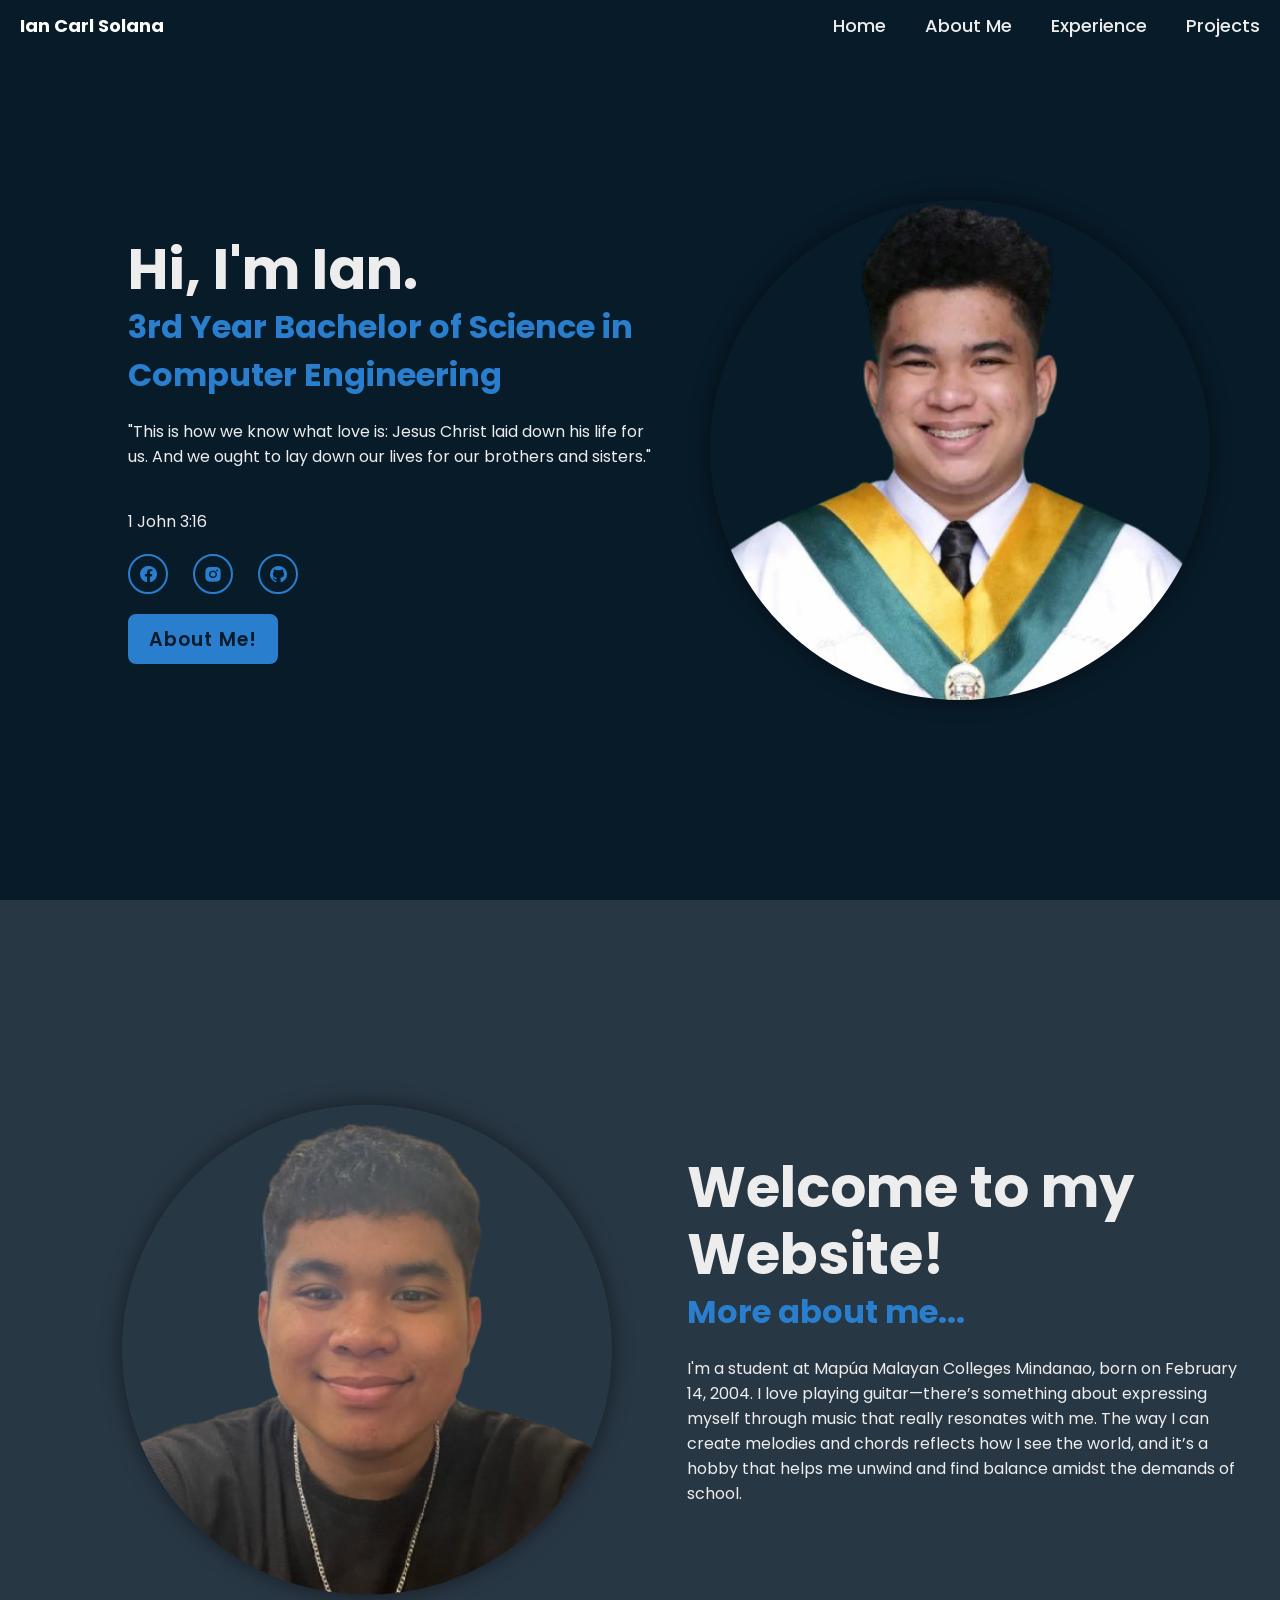
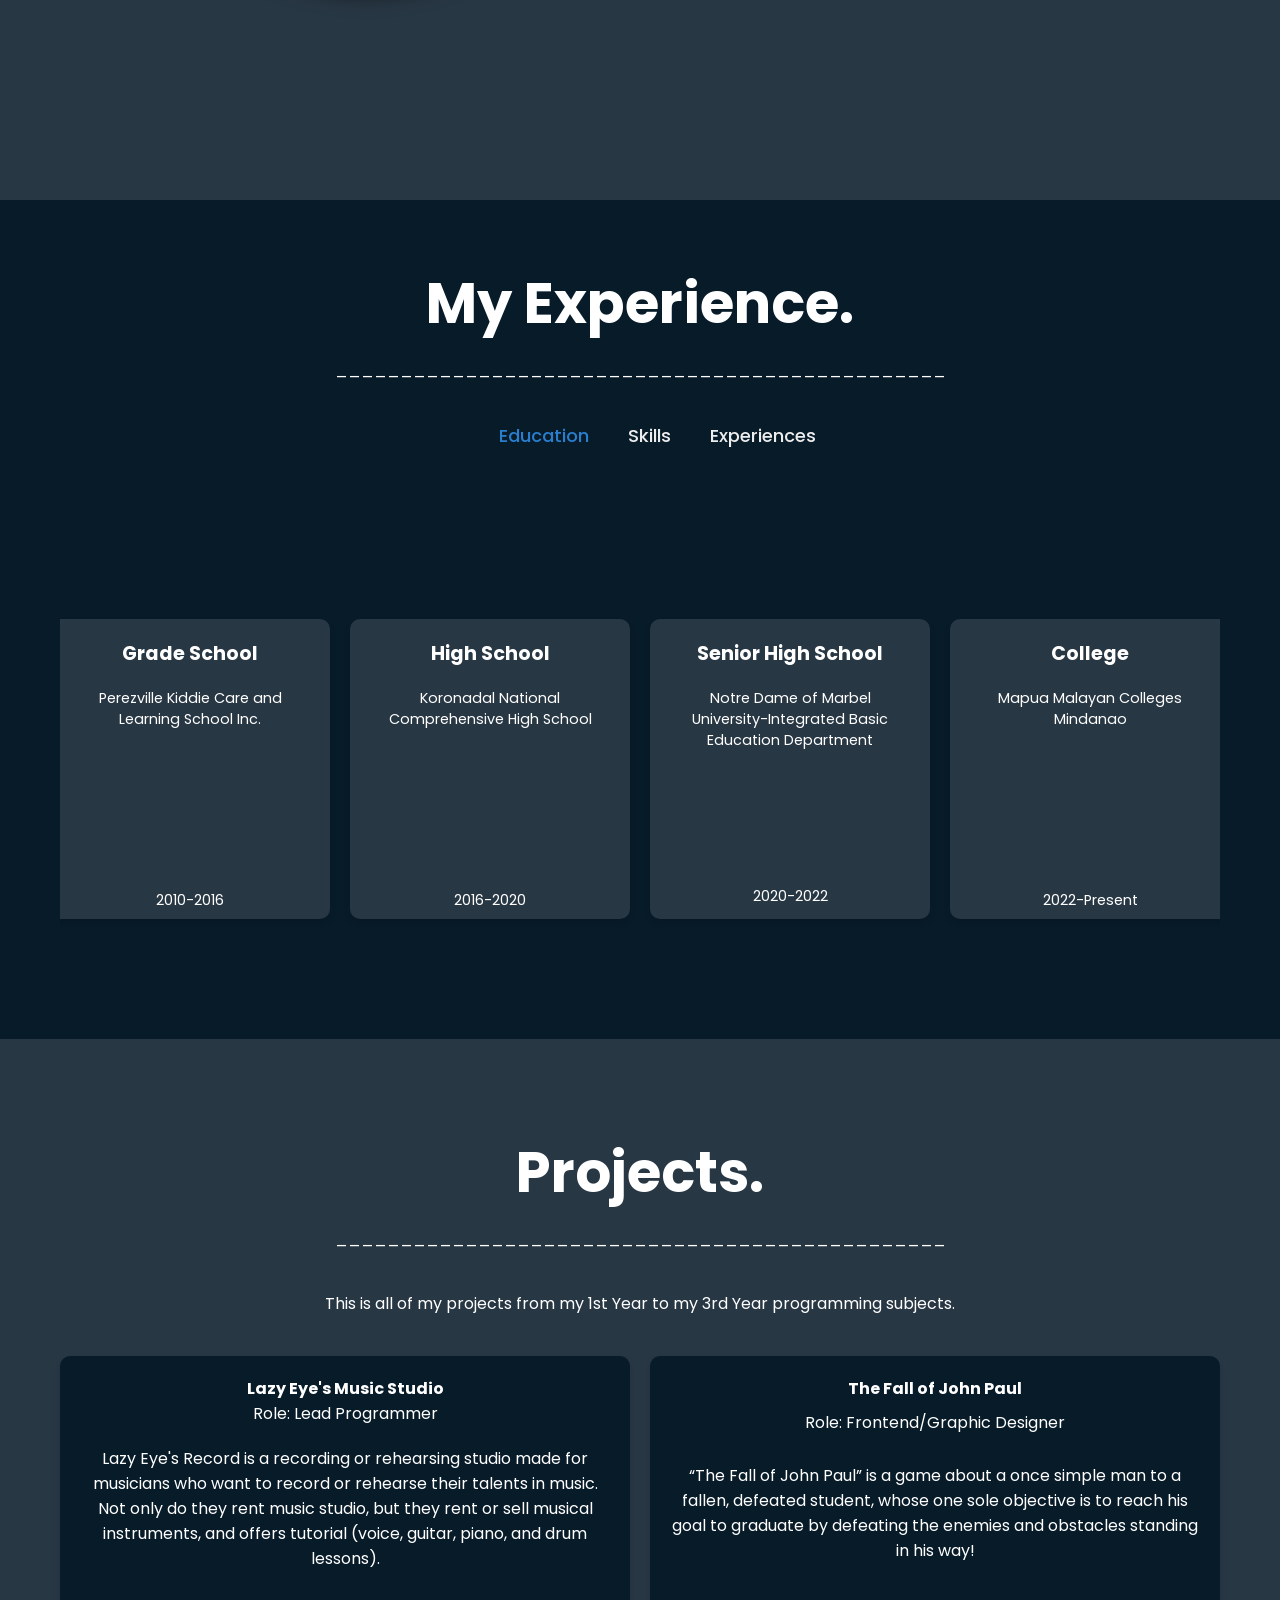
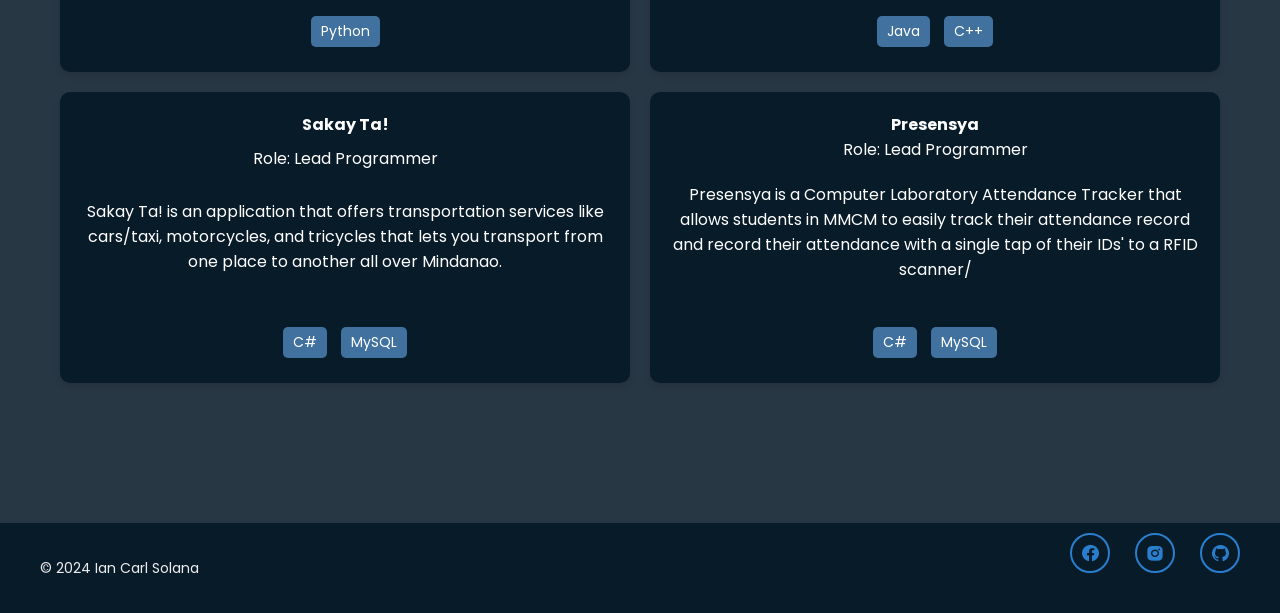
==== index.html @ eff18b04 "Add files via upload" ====
<!DOCTYPE html>
<html lang="en">
<head>
    <meta http-equiv="refresh" content="0; url=Main.html">
    <title>Redirecting...</title>
</head>
<body>
    <p>If you are not redirected, <a href="Main.html">click here</a>.</p>
</body>
</html>
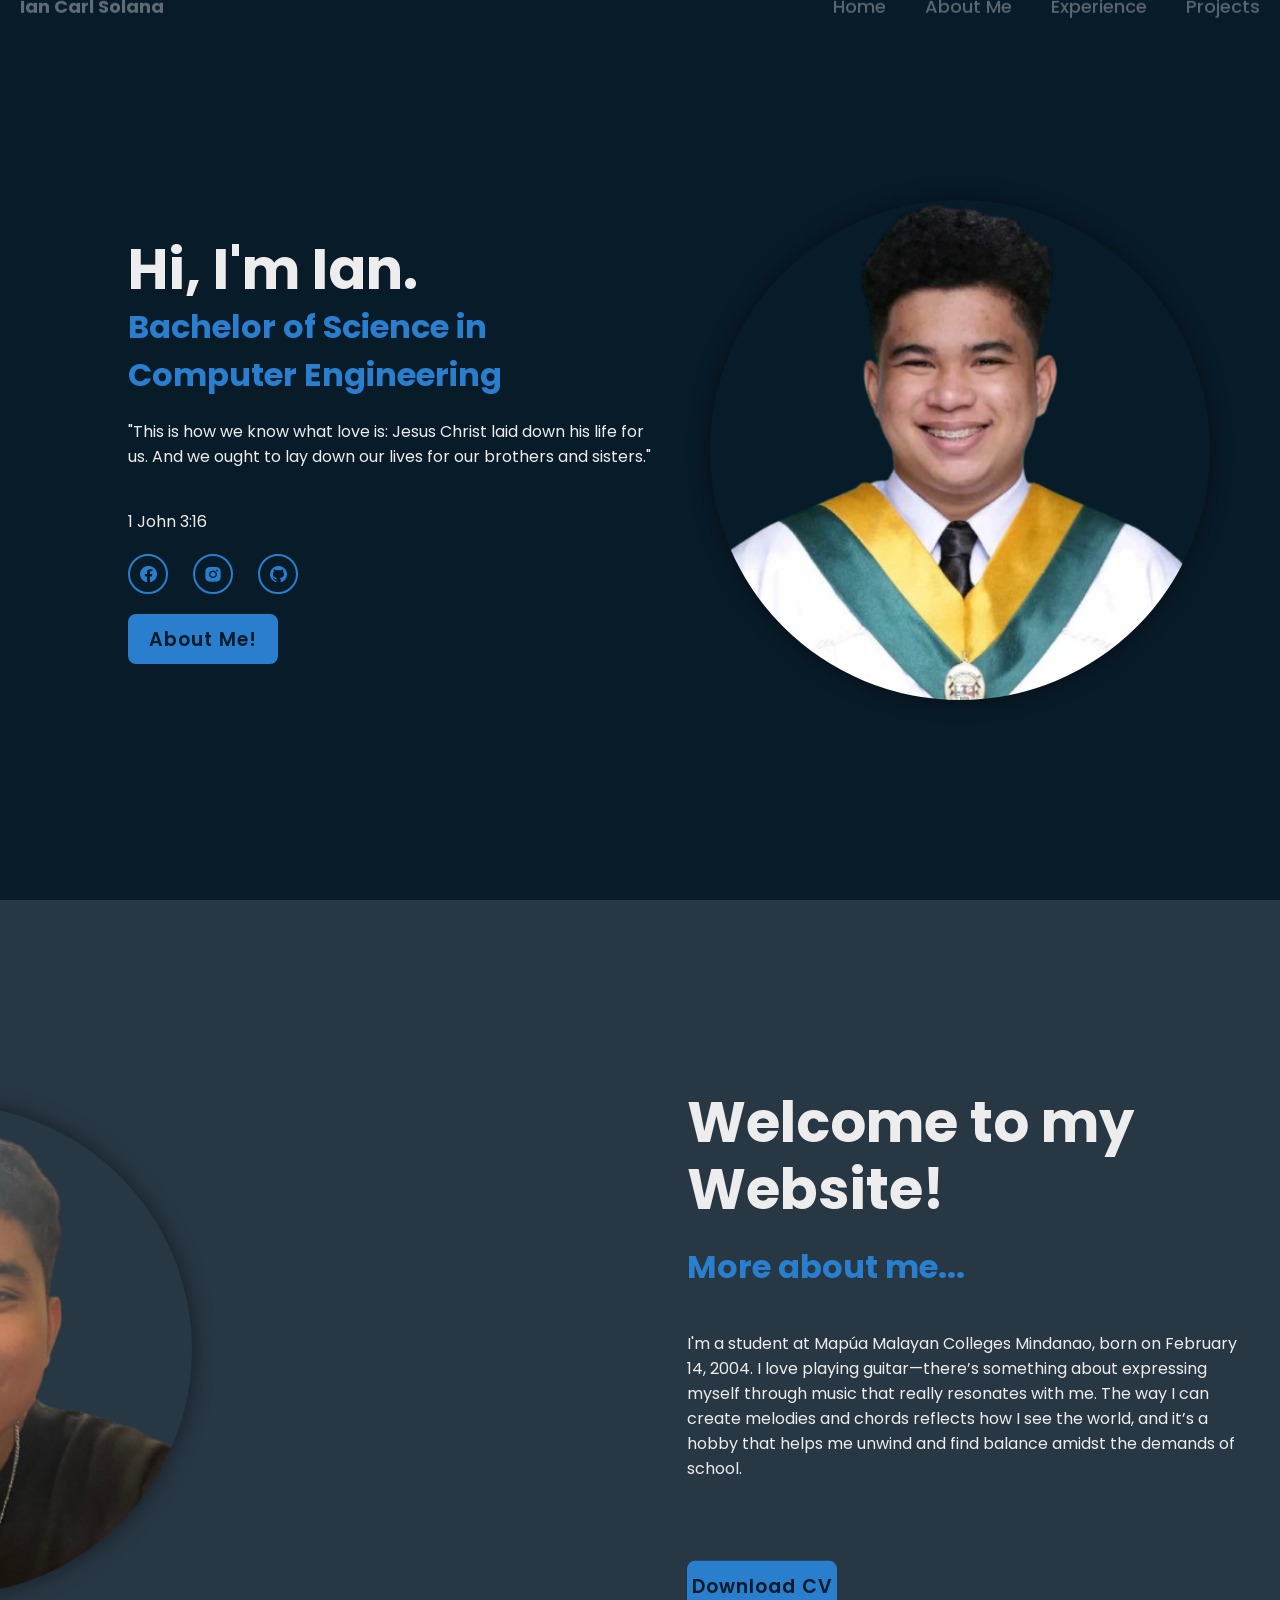
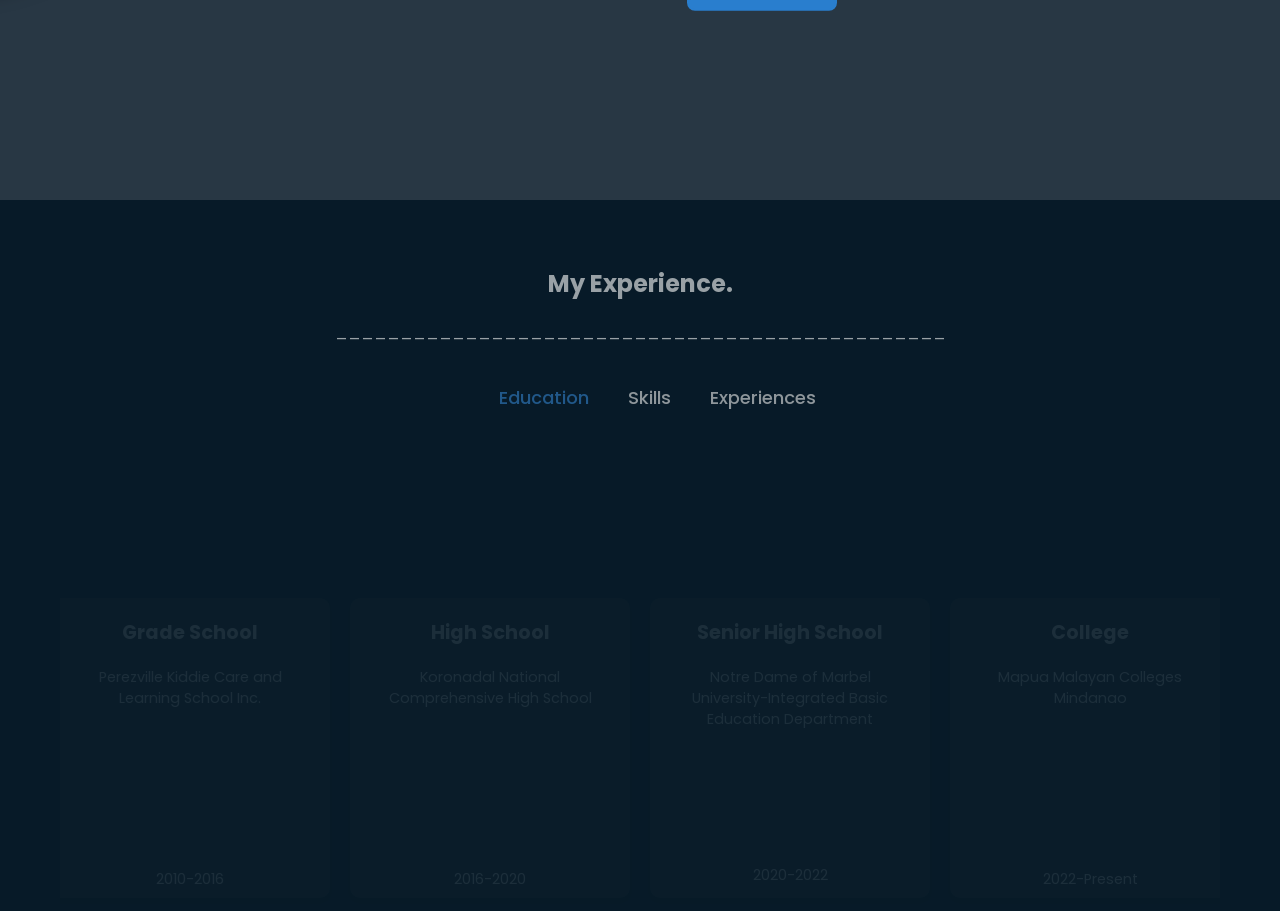
==== commit 81fce2c2: "New and improved (not yet finished tho)" ====
--- a/index.html
+++ b/index.html
@@ -1,3 +1,4 @@
+<!-- index.html -->
 <!DOCTYPE html>
 <html lang="en">
 <head>
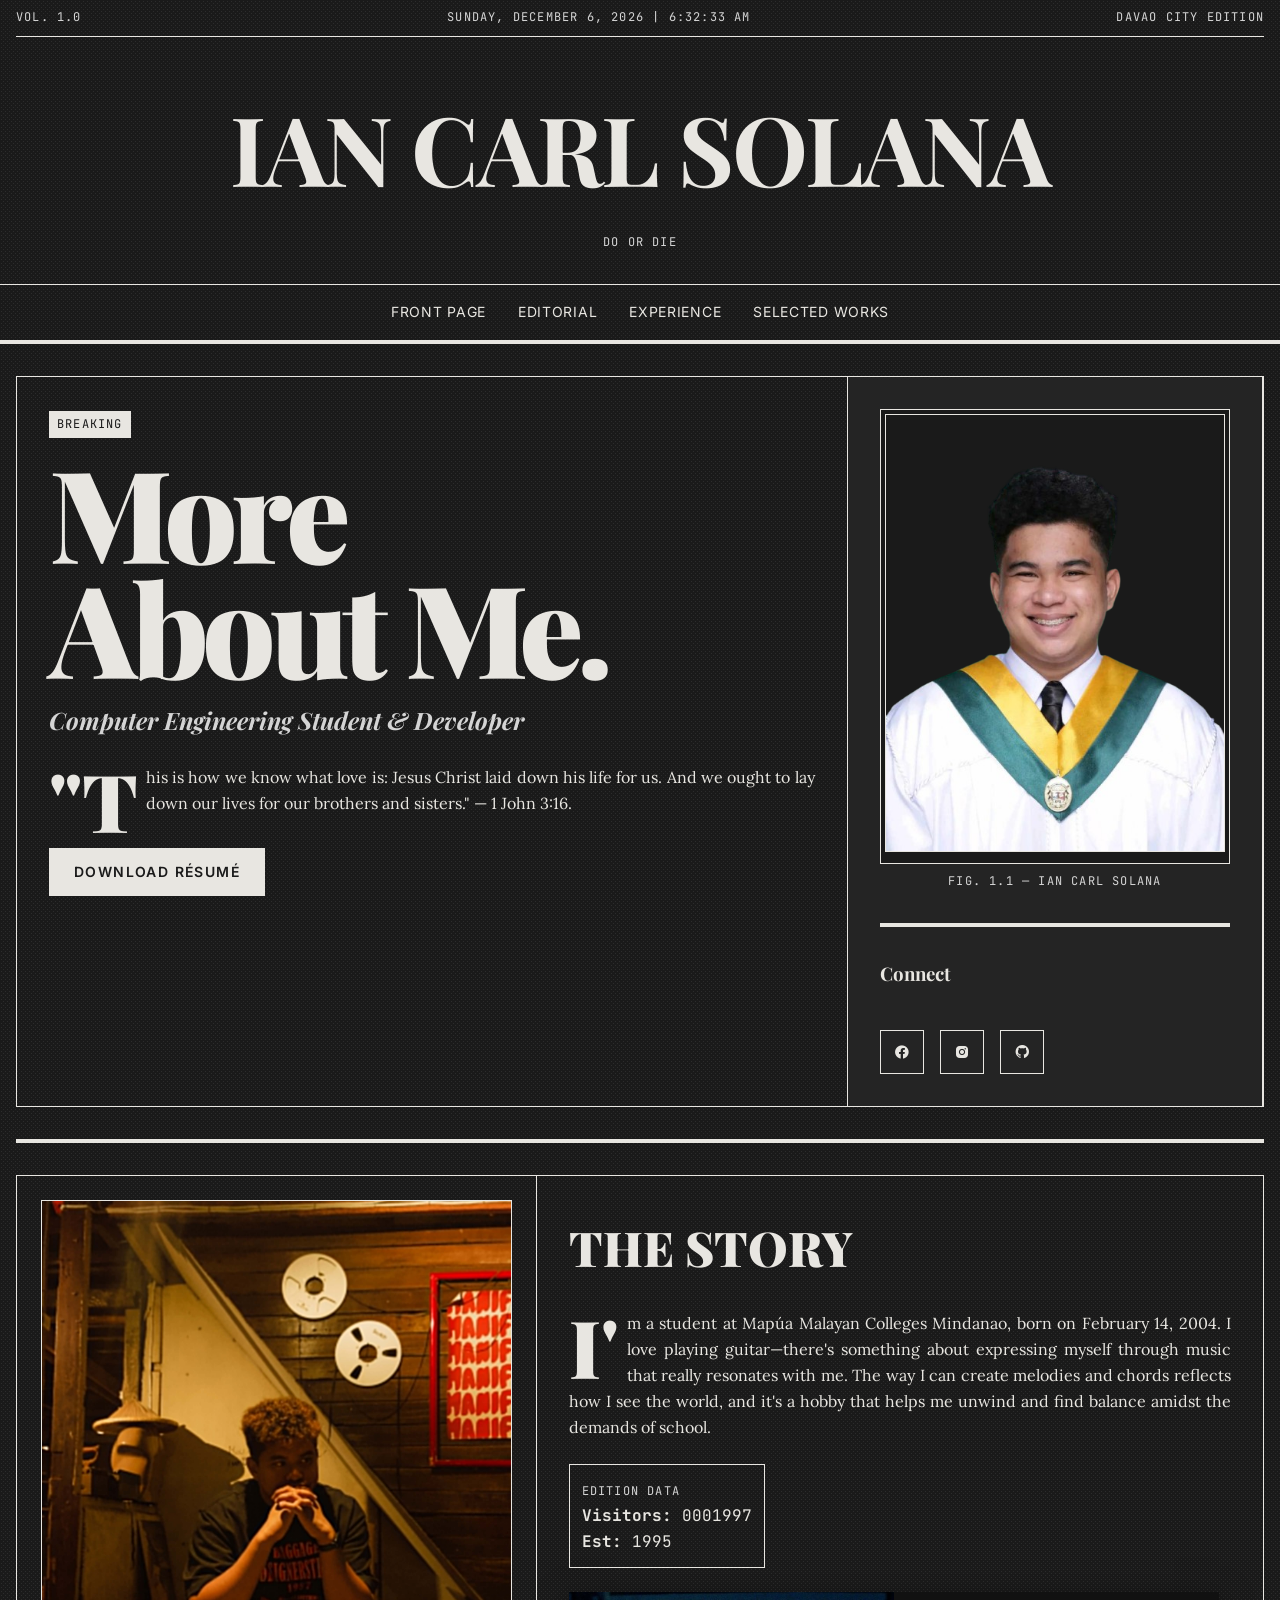
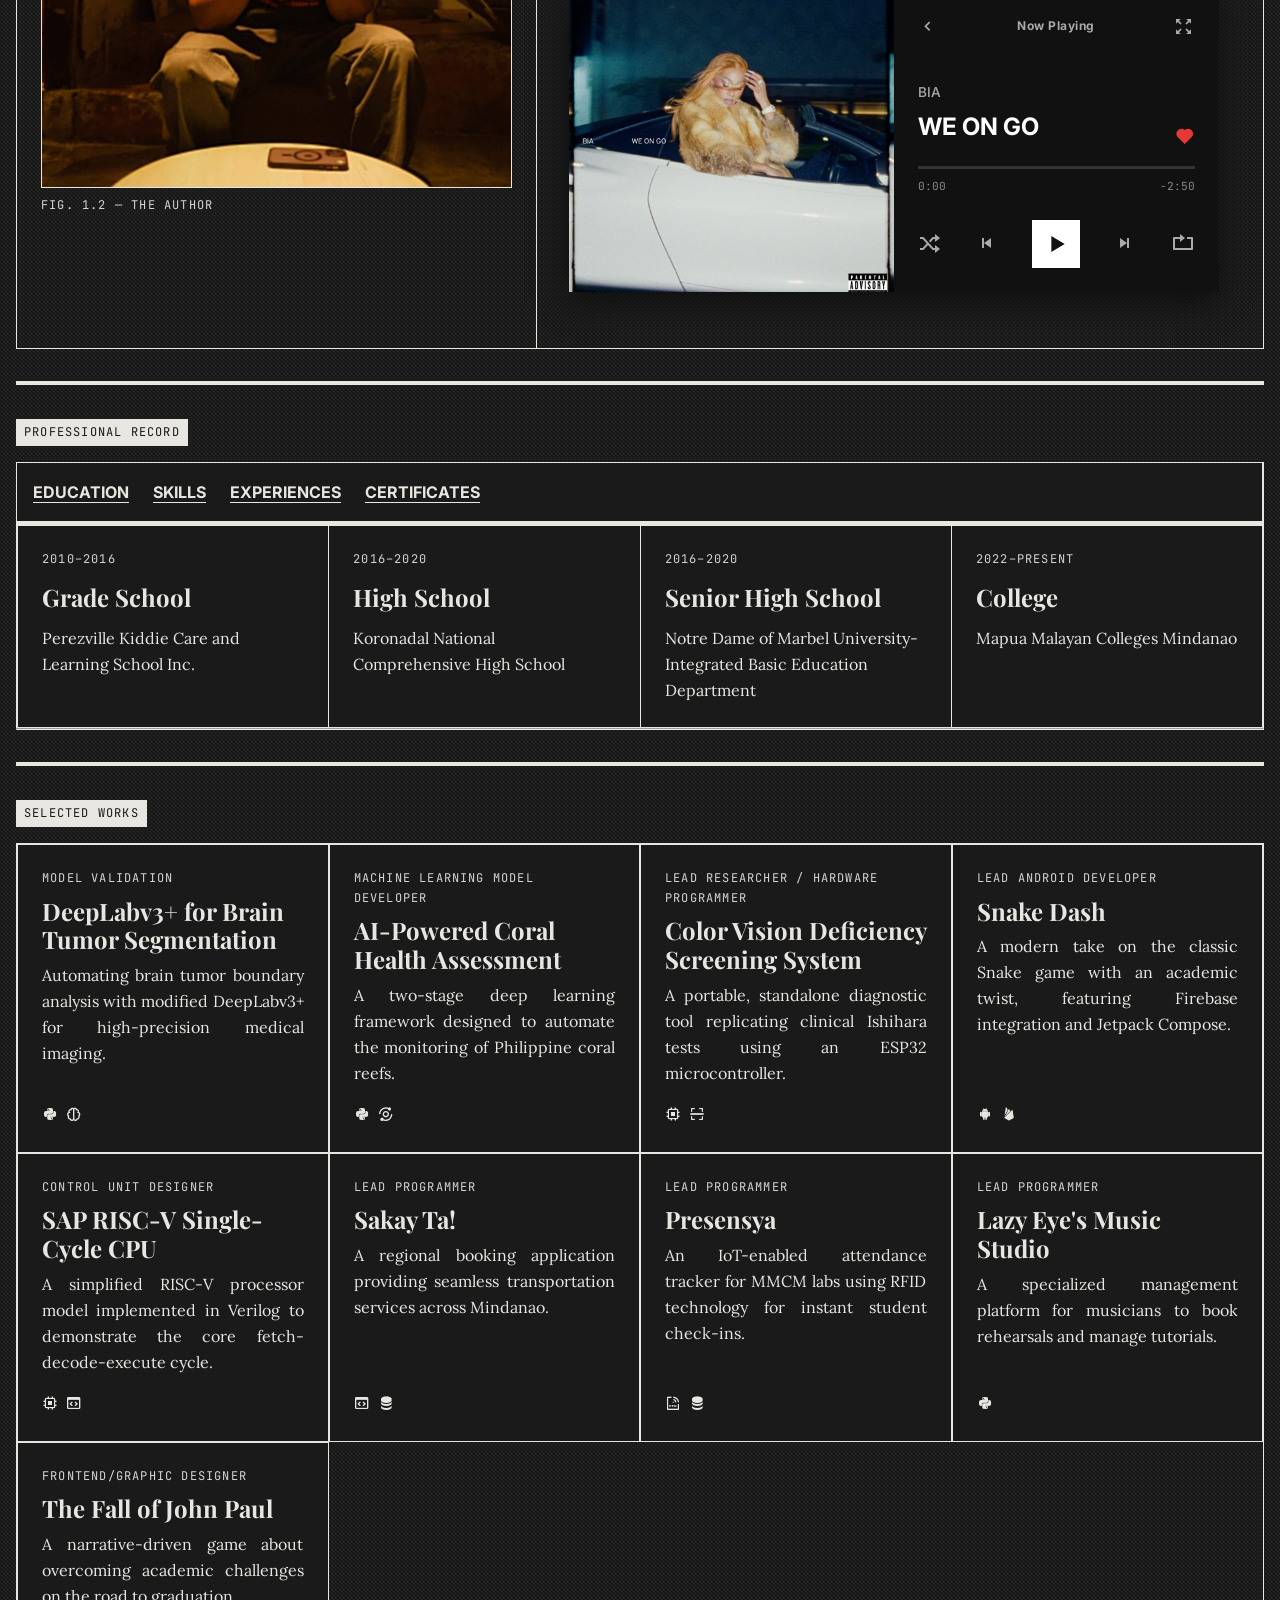
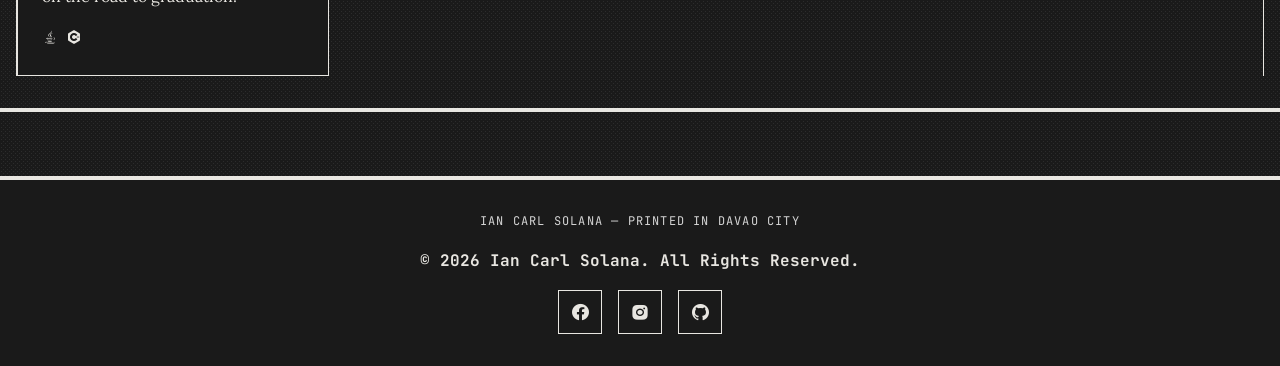
==== commit 839aaf70: "new" ====
--- a/index.html
+++ b/index.html
@@ -1,11 +1,780 @@
-<!-- index.html -->
 <!DOCTYPE html>
 <html lang="en">
 <head>
-    <meta http-equiv="refresh" content="0; url=Main.html">
-    <title>Redirecting...</title>
+    <meta charset="UTF-8">
+    <meta http-equiv="X-UA-Compatible" content="IE=edge" />
+    <meta name="viewport" content="width=device-width, initial-scale=1.0" />
+    <title>SOLYOURSOLUTION</title>
+    <link rel="icon" type="image/x-icon" href="images/icon.ico">
+    
+    <!-- CSS -->
+    <link rel="stylesheet" href="Main.css?v=2" />
+    <link rel="stylesheet" href="mediaqueries.css" />
+    <link rel="stylesheet" href="https://cdnjs.cloudflare.com/ajax/libs/font-awesome/6.0.0-beta3/css/all.min.css" />
+    <link href='https://unpkg.com/boxicons@2.1.4/css/boxicons.min.css' rel='stylesheet'>
 </head>
+
 <body>
-    <p>If you are not redirected, <a href="Main.html">click here</a>.</p>
+    <!-- ===================== HEADER ===================== -->
+    <header class="masthead">
+        <div class="container">
+            <div class="masthead-top label-meta">
+                <span>Vol. 1.0</span>
+                <span id="current-date">Thursday, June 4, 2026</span>
+                <span>Davao City Edition</span>
+            </div>
+            <div class="masthead-title">
+                <a href="#" style="text-decoration: none;">
+                    <h1 style="font-family: var(--font-serif); font-size: clamp(3rem, 8vw, 6rem); letter-spacing: -0.02em; text-transform: uppercase;">Ian Carl Solana</h1>
+                </a>
+                <div class="label-meta" style="margin-top: 8px;">Do or Die</div>
+            </div>
+        </div>
+        <nav class="nav-bar" id="navbar">
+            <a href="#home"     id="nav-home">Front Page</a>
+            <a href="#about"    id="nav-about">Editorial</a>
+            <a href="#projects" id="nav-experience">Experience</a>
+            <a href="#project"  id="nav-projects">Selected Works</a>
+        </nav>
+    </header>
+
+    <div class="container">
+        <!-- ===================== HOME SECTION ===================== -->
+        <section id="home" class="grid-container" style="border-right: 1px solid var(--color-fg);">
+            <div class="home-article" style="grid-column: span 8;">
+                <div class="label-meta" style="margin-bottom: 16px; display: inline-block; background: var(--color-fg); color: var(--color-bg); padding: 4px 8px;">Breaking</div>
+                <h1 class="headline-hero">More<br>About Me.</h1>
+                <h3 style="font-family: var(--font-serif); font-size: 1.5rem; margin: 16px 0; color: var(--color-neutral-600); font-style: italic;">Computer Engineering Student & Developer</h3>
+                
+                <p class="drop-cap" style="margin-top: 24px; text-align: justify;">"This is how we know what love is: Jesus Christ laid down his life for us. And we ought to lay down our lives for our brothers and sisters." — 1 John 3:16.</p>
+                
+                <div class="btn-box" style="margin-top: 32px;">
+                    <a href="assets/Ian_Carl_Solana_Resume.pdf" download="Ian_Carl_Solana_Resume" class="btn-primary hard-shadow-hover">Download Résumé</a>
+                </div>
+            </div>
+            
+            <div class="home-sidebar" style="grid-column: span 4; display: flex; flex-direction: column;">
+                <div style="border: 1px solid var(--color-fg); padding: 4px; background: var(--color-bg);">
+                    <img src="images/pic.png" alt="Ian Carl Solana profile photo" style="width: 100%; border: 1px solid var(--color-fg); ">
+                </div>
+                <div class="label-meta" style="text-align: center; margin-top: 8px;">Fig. 1.1 — Ian Carl Solana</div>
+                
+                <div class="divider-heavy"></div>
+                
+                <h3 style="font-family: var(--font-serif); font-weight: bold; margin-bottom: 16px;">Connect</h3>
+                <div class="home-sci">
+                    <a href="https://web.facebook.com/ian.solana.35" target="_blank" aria-label="Facebook" class="hard-shadow-hover"><i class='bx bxl-facebook-circle'></i></a>
+                    <a href="https://www.instagram.com/solyoursolution/" target="_blank" aria-label="Instagram" class="hard-shadow-hover"><i class='bx bxl-instagram-alt'></i></a>
+                    <a href="https://github.com/Edge-html" target="_blank" aria-label="GitHub" class="hard-shadow-hover"><i class='bx bxl-github'></i></a>
+                </div>
+
+
+            </div>
+        </section>
+
+    <!-- ===================== ABOUT SECTION ===================== -->
+    <div class="divider-heavy"></div>
+    <section id="about" class="about-split newsprint-texture">
+        <div class="about-img-col">
+            <div class="author-slideshow">
+                <img src="slideshow/181766e6-6dbd-4cbd-9dd4-6cb98a264842.jpg" alt="Author Slide 1" class="active">
+                <img src="slideshow/263abcd3-4ca7-40ae-baf9-fc465973da89.jpg" alt="Author Slide 2">
+                <img src="slideshow/4447a7ae-2461-4355-9ad8-a9ab6c40eebf.jpg" alt="Author Slide 3">
+                <img src="slideshow/d3f719c2-7120-460b-84f0-9721e9db3025.jpg" alt="Author Slide 4">
+                <img src="slideshow/da6a4433-7509-439e-9c80-18ca8952227a.jpg" alt="Author Slide 5">
+            </div>
+            <div class="label-meta" style="margin-top: 8px;">Fig. 1.2 — The Author</div>
+        </div>
+        
+        <div class="about-text-col">
+            <h2 class="headline-section" style="margin-bottom: 24px;">The Story</h2>
+            <p class="drop-cap" style="text-align: justify; margin-bottom: 24px;">I'm a student at Mapúa Malayan Colleges Mindanao, born on February 14, 2004. I love playing guitar—there's something about expressing myself through music that really resonates with me. The way I can create melodies and chords reflects how I see the world, and it's a hobby that helps me unwind and find balance amidst the demands of school.</p>
+            
+            <div style="font-family: var(--font-mono); border: 1px solid var(--color-fg); padding: 12px; display: inline-block; margin-bottom: 24px;">
+                <span class="label-meta">Edition Data</span><br>
+                <strong>Visitors:</strong> 0001997<br>
+                <strong>Est:</strong> 1995
+            </div>
+
+            <!-- MUSIC PLAYER -->
+            <div class="music-player-container">
+                <div class="music-player-cover">
+                    <img src="music/album.jpg" alt="Album Cover" onerror="this.style.display='none'">
+                </div>
+                <div class="music-player-info">
+                    <div class="music-header">
+                        <i class='bx bx-chevron-left'></i>
+                        <span>Now Playing</span>
+                        <i class='bx bx-expand'></i>
+                    </div>
+
+                    <div class="music-details">
+                        <div class="music-text">
+                            <div class="music-artist">BIA</div>
+                            <div class="music-title">WE ON GO</div>
+                        </div>
+                        <i class='bx bxs-heart music-heart'></i>
+                    </div>
+                    
+                    <div class="music-progress-wrapper">
+                        <input type="range" id="music-progress" value="0" min="0" max="100">
+                        <div class="music-time-row">
+                            <span id="music-current">0:00</span>
+                            <span id="music-total">-0:00</span>
+                        </div>
+                    </div>
+
+                    <div class="music-controls">
+                        <i class='bx bx-shuffle' id="music-shuffle"></i>
+                        <i class='bx bx-skip-previous' id="music-prev"></i>
+                        <div class="music-play-btn" id="music-play-wrapper">
+                            <i class='bx bx-play' id="music-play"></i>
+                        </div>
+                        <i class='bx bx-skip-next' id="music-next"></i>
+                        <i class='bx bx-repeat' id="music-repeat"></i>
+                    </div>
+                </div>
+                <audio id="music-audio" src="music/BIA - WE ON GO.mp3" preload="metadata"></audio>
+            </div>
+        </div>
+    </section>
+
+    <!-- ===================== EXPERIENCE SECTION ===================== -->
+    <div class="divider-heavy"></div>
+    <div class="label-meta" style="margin-bottom: 16px; display: inline-block; background: var(--color-fg); color: var(--color-bg); padding: 4px 8px;">Professional Record</div>
+    <section id="projects" class="grid-container" style="border-right: 1px solid var(--color-fg);">
+        <div class="grid-col" style="grid-column: span 12; border-bottom: 4px solid var(--color-fg); padding: 0;">
+            <nav class="nav-experience" aria-label="Experience tabs">
+                <a href="#education"   id="education-link">Education</a>
+                <a href="#skills"      id="skills-link">Skills</a>
+                <a href="#work"        id="work-link">Experiences</a>
+                <a href="#certificates" id="certificates-link">Certificates</a>
+            </nav>
+        </div>
+
+        <div class="grid-col" style="grid-column: span 12; padding: 0; border: none;">
+            <!-- EDUCATION -->
+            <section id="education" class="section">
+                <div class="experience-grid">
+                    <div class="grid-item">
+                        <div class="label-meta">2010–2016</div>
+                        <h3 style="font-family: var(--font-serif); font-size: 1.5rem; margin: 8px 0;">Grade School</h3>
+                        <p>Perezville Kiddie Care and Learning School Inc.</p>
+                    </div>
+                    <div class="grid-item">
+                        <div class="label-meta">2016–2020</div>
+                        <h3 style="font-family: var(--font-serif); font-size: 1.5rem; margin: 8px 0;">High School</h3>
+                        <p>Koronadal National Comprehensive High School</p>
+                    </div>
+                    <div class="grid-item">
+                        <div class="label-meta">2016–2020</div>
+                        <h3 style="font-family: var(--font-serif); font-size: 1.5rem; margin: 8px 0;">Senior High School</h3>
+                        <p>Notre Dame of Marbel University-Integrated Basic Education Department</p>
+                    </div>
+                    <div class="grid-item">
+                        <div class="label-meta">2022–Present</div>
+                        <h3 style="font-family: var(--font-serif); font-size: 1.5rem; margin: 8px 0;">College</h3>
+                        <p>Mapua Malayan Colleges Mindanao</p>
+                    </div>
+                </div>
+            </section>
+
+            <!-- SKILLS -->
+            <section id="skills" class="section" style="display: none;">
+            <div class="slider-track-wrapper">
+                <div class="slider-track" id="sliderTrack">
+
+                <!-- === ORIGINAL SET === -->
+                <div class="slider-icon-wrap">
+                    <i class='bx bxl-python'></i>
+                    <span class="slider-tooltip">Python</span>
+                </div>
+                <div class="slider-icon-wrap">
+                    <i class='bx bxl-c-plus-plus'></i>
+                    <span class="slider-tooltip">C++</span>
+                </div>
+                <div class="slider-icon-wrap">
+                    <i class='bx bxl-javascript'></i>
+                    <span class="slider-tooltip">JavaScript</span>
+                </div>
+                <div class="slider-icon-wrap">
+                    <i class='bx bxl-java'></i>
+                    <span class="slider-tooltip">Java</span>
+                </div>
+                <div class="slider-icon-wrap">
+                    <i class='bx bx-code'></i>
+                    <span class="slider-tooltip">C</span>
+                </div>
+                <div class="slider-icon-wrap">
+                    <i class='bx bxs-file-js'></i>
+                    <span class="slider-tooltip">C#</span>
+                </div>
+                <div class="slider-icon-wrap">
+                    <i class='bx bx-brain'></i>
+                    <span class="slider-tooltip">Deep Learning</span>
+                </div>
+                <div class="slider-icon-wrap">
+                    <i class='bx bx-scan'></i>
+                    <span class="slider-tooltip">Computer Vision</span>
+                </div>
+                <div class="slider-icon-wrap">
+                    <i class='bx bx-network-chart'></i>
+                    <span class="slider-tooltip">Neural Networks</span>
+                </div>
+                <div class="slider-icon-wrap">
+                    <i class='bx bx-shield-quarter'></i>
+                    <span class="slider-tooltip">Cisco Networking</span>
+                </div>
+                <div class="slider-icon-wrap">
+                    <i class='bx bx-broadcast'></i>
+                    <span class="slider-tooltip">Huawei eNSP</span>
+                </div>
+                <div class="slider-icon-wrap">
+                    <i class='bx bx-wifi'></i>
+                    <span class="slider-tooltip">IoT Connectivity</span>
+                </div>
+                <div class="slider-icon-wrap">
+                    <i class='bx bx-git-branch'></i>
+                    <span class="slider-tooltip">Routing & Switching</span>
+                </div>
+                <div class="slider-icon-wrap">
+                    <i class='bx bx-bolt-circle'></i>
+                    <span class="slider-tooltip">KiCad</span>
+                </div>
+                <div class="slider-icon-wrap">
+                    <i class='bx bx-microchip'></i>
+                    <span class="slider-tooltip">RISC-V</span>
+                </div>
+                <div class="slider-icon-wrap">
+                    <i class='bx bxs-data'></i>
+                    <span class="slider-tooltip">MySQL</span>
+                </div>
+                <div class="slider-icon-wrap">
+                    <i class='bx bx-server'></i>
+                    <span class="slider-tooltip">phpMyAdmin</span>
+                </div>
+                <div class="slider-icon-wrap">
+                    <i class='bx bx-file-blank'></i>
+                    <span class="slider-tooltip">SQLite</span>
+                </div>
+                <div class="slider-icon-wrap">
+                    <i class='bx bxl-github'></i>
+                    <span class="slider-tooltip">GitHub</span>
+                </div>
+                <div class="slider-icon-wrap">
+                    <i class='bx bxs-slideshow'></i>
+                    <span class="slider-tooltip">PowerPoint</span>
+                </div>
+                <div class="slider-icon-wrap">
+                    <i class='bx bxs-file-export'></i>
+                    <span class="slider-tooltip">Excel</span>
+                </div>
+                <div class="slider-icon-wrap">
+                    <i class='bx bxl-android'></i>
+                    <span class="slider-tooltip">Android</span>
+                </div>
+                <div class="slider-icon-wrap">
+                    <i class='bx bxl-firebase'></i>
+                    <span class="slider-tooltip">Firebase</span>
+                </div>
+
+                <!-- === DUPLICATE SET (seamless loop) === -->
+                <div class="slider-icon-wrap" aria-hidden="true">
+                    <i class='bx bxl-python'></i>
+                    <span class="slider-tooltip">Python</span>
+                </div>
+                <div class="slider-icon-wrap" aria-hidden="true">
+                    <i class='bx bxl-c-plus-plus'></i>
+                    <span class="slider-tooltip">C++</span>
+                </div>
+                <div class="slider-icon-wrap" aria-hidden="true">
+                    <i class='bx bxl-javascript'></i>
+                    <span class="slider-tooltip">JavaScript</span>
+                </div>
+                <div class="slider-icon-wrap" aria-hidden="true">
+                    <i class='bx bxl-java'></i>
+                    <span class="slider-tooltip">Java</span>
+                </div>
+                <div class="slider-icon-wrap" aria-hidden="true">
+                    <i class='bx bx-code'></i>
+                    <span class="slider-tooltip">C</span>
+                </div>
+                <div class="slider-icon-wrap" aria-hidden="true">
+                    <i class='bx bxs-file-js'></i>
+                    <span class="slider-tooltip">C#</span>
+                </div>
+                <div class="slider-icon-wrap" aria-hidden="true">
+                    <i class='bx bx-brain'></i>
+                    <span class="slider-tooltip">Deep Learning</span>
+                </div>
+                <div class="slider-icon-wrap" aria-hidden="true">
+                    <i class='bx bx-scan'></i>
+                    <span class="slider-tooltip">Computer Vision</span>
+                </div>
+                <div class="slider-icon-wrap" aria-hidden="true">
+                    <i class='bx bx-network-chart'></i>
+                    <span class="slider-tooltip">Neural Networks</span>
+                </div>
+                <div class="slider-icon-wrap" aria-hidden="true">
+                    <i class='bx bx-shield-quarter'></i>
+                    <span class="slider-tooltip">Cisco Networking</span>
+                </div>
+                <div class="slider-icon-wrap" aria-hidden="true">
+                    <i class='bx bx-broadcast'></i>
+                    <span class="slider-tooltip">Huawei eNSP</span>
+                </div>
+                <div class="slider-icon-wrap" aria-hidden="true">
+                    <i class='bx bx-wifi'></i>
+                    <span class="slider-tooltip">IoT Connectivity</span>
+                </div>
+                <div class="slider-icon-wrap" aria-hidden="true">
+                    <i class='bx bx-git-branch'></i>
+                    <span class="slider-tooltip">Routing & Switching</span>
+                </div>
+                <div class="slider-icon-wrap" aria-hidden="true">
+                    <i class='bx bx-bolt-circle'></i>
+                    <span class="slider-tooltip">KiCad</span>
+                </div>
+                <div class="slider-icon-wrap" aria-hidden="true">
+                    <i class='bx bx-microchip'></i>
+                    <span class="slider-tooltip">RISC-V</span>
+                </div>
+                <div class="slider-icon-wrap" aria-hidden="true">
+                    <i class='bx bxs-data'></i>
+                    <span class="slider-tooltip">MySQL</span>
+                </div>
+                <div class="slider-icon-wrap" aria-hidden="true">
+                    <i class='bx bx-server'></i>
+                    <span class="slider-tooltip">phpMyAdmin</span>
+                </div>
+                <div class="slider-icon-wrap" aria-hidden="true">
+                    <i class='bx bx-file-blank'></i>
+                    <span class="slider-tooltip">SQLite</span>
+                </div>
+                <div class="slider-icon-wrap" aria-hidden="true">
+                    <i class='bx bxl-github'></i>
+                    <span class="slider-tooltip">GitHub</span>
+                </div>
+                <div class="slider-icon-wrap" aria-hidden="true">
+                    <i class='bx bxs-slideshow'></i>
+                    <span class="slider-tooltip">PowerPoint</span>
+                </div>
+                <div class="slider-icon-wrap" aria-hidden="true">
+                    <i class='bx bxs-file-export'></i>
+                    <span class="slider-tooltip">Excel</span>
+                </div>
+                <div class="slider-icon-wrap" aria-hidden="true">
+                    <i class='bx bxl-android'></i>
+                    <span class="slider-tooltip">Android</span>
+                </div>
+                <div class="slider-icon-wrap" aria-hidden="true">
+                    <i class='bx bxl-firebase'></i>
+                    <span class="slider-tooltip">Firebase</span>
+                </div>
+
+                </div><!-- /.slider-track -->
+            </div><!-- /.slider-track-wrapper -->
+            </section>
+
+            <!-- WORK / EXPERIENCES -->
+            <section id="work" class="section" style="display: none;">
+                <div style="padding: 24px;">
+                    
+                    <h3 class="headline-section" style="font-size: 2rem; margin-bottom: 24px; border-bottom: 2px solid var(--color-fg); padding-bottom: 8px;">Work Experience</h3>
+                    
+                    <div style="border-left: 2px solid var(--color-fg); padding-left: 24px; margin-left: 12px; display: flex; flex-direction: column; gap: 32px;">
+                        
+                        <div style="position: relative;">
+                            <div style="position: absolute; left: -31px; top: 0; width: 12px; height: 12px; background: var(--color-bg); border: 2px solid var(--color-fg);"></div>
+                            <div class="label-meta">Apr 21, 2026 – Present</div>
+                            <h3 style="font-family: var(--font-serif); font-size: 1.5rem; margin: 4px 0;">Sf Group of Companies</h3>
+                            <p style="font-family: var(--font-mono); font-size: 12px; text-transform: uppercase; color: var(--color-neutral-500);">"Research and Development" and "Data and Systems Innovation" Intern</p>
+                        </div>
+                        <div style="position: relative;">
+                            <div style="position: absolute; left: -31px; top: 0; width: 12px; height: 12px; background: var(--color-bg); border: 2px solid var(--color-fg);"></div>
+                            <div class="label-meta">May 2025 – Nov 2025</div>
+                            <h3 style="font-family: var(--font-serif); font-size: 1.5rem; margin: 4px 0;">RWR I.T Solutions Enterprise Co.</h3>
+                            <p style="font-family: var(--font-mono); font-size: 12px; text-transform: uppercase; color: var(--color-neutral-500);">Helper</p>
+                        </div>
+
+                        <div style="position: relative;">
+                            <div style="position: absolute; left: -31px; top: 0; width: 12px; height: 12px; background: var(--color-bg); border: 2px solid var(--color-fg);"></div>
+                            <div class="label-meta">Feb 2023 – May 2023</div>
+                            <h3 style="font-family: var(--font-serif); font-size: 1.5rem; margin: 4px 0;">Margella's Little Kitchen</h3>
+                            <p style="font-family: var(--font-mono); font-size: 12px; text-transform: uppercase; color: var(--color-neutral-500);">Helper</p>
+                        </div>
+
+                        <div style="position: relative;">
+                            <div style="position: absolute; left: -31px; top: 0; width: 12px; height: 12px; background: var(--color-bg); border: 2px solid var(--color-fg);"></div>
+                            <div class="label-meta">Jan 2021 – Sep 2021</div>
+                            <h3 style="font-family: var(--font-serif); font-size: 1.5rem; margin: 4px 0;">Koronadal Essenxia Technologies</h3>
+                            <p style="font-family: var(--font-mono); font-size: 12px; text-transform: uppercase; color: var(--color-neutral-500);">Helper</p>
+                        </div>
+                    </div>
+
+                    <h3 class="headline-section" style="font-size: 2rem; margin: 48px 0 24px 0; border-bottom: 2px solid var(--color-fg); padding-bottom: 8px;">Organizational Experience</h3>
+                    
+                    <div style="border-left: 2px solid var(--color-fg); padding-left: 24px; margin-left: 12px; display: flex; flex-direction: column; gap: 32px;">
+                        
+                        <div style="position: relative;">
+                            <div style="position: absolute; left: -31px; top: 0; width: 12px; height: 12px; background: var(--color-bg); border: 2px solid var(--color-fg);"></div>
+                            <div class="label-meta">Aug 2025 – Present</div>
+                            <h3 style="font-family: var(--font-serif); font-size: 1.5rem; margin: 4px 0;">Institute of Computer Engineers of the Philippines</h3>
+                            <p style="font-family: var(--font-mono); font-size: 12px; text-transform: uppercase; color: var(--color-neutral-500);">Treasurer</p>
+                        </div>
+
+                        <div style="position: relative;">
+                            <div style="position: absolute; left: -31px; top: 0; width: 12px; height: 12px; background: var(--color-bg); border: 2px solid var(--color-fg);"></div>
+                            <div class="label-meta">Aug 2024 – Present</div>
+                            <h3 style="font-family: var(--font-serif); font-size: 1.5rem; margin: 4px 0;">Institute of Computer Engineers of the Philippines</h3>
+                            <p style="font-family: var(--font-mono); font-size: 12px; text-transform: uppercase; color: var(--color-neutral-500);">Director of Technicals</p>
+                        </div>
+
+                        <div style="position: relative;">
+                            <div style="position: absolute; left: -31px; top: 0; width: 12px; height: 12px; background: var(--color-bg); border: 2px solid var(--color-fg);"></div>
+                            <div class="label-meta">Apr 2018 – Apr 2019</div>
+                            <h3 style="font-family: var(--font-serif); font-size: 1.5rem; margin: 4px 0;">Supreme Student Government - KNCHS</h3>
+                            <p style="font-family: var(--font-mono); font-size: 12px; text-transform: uppercase; color: var(--color-neutral-500);">Business Manager</p>
+                        </div>
+                    </div>
+
+                </div>
+            </section>
+
+            <!-- CERTIFICATES -->
+            <section id="certificates" class="section" style="display: none;">
+                <div class="experience-grid" id="certificates-container">
+
+                    <div class="grid-item hard-shadow-hover" onclick="openCertViewer('images/deep.png', 'Deep Learning with TensorFlow', '2b6f8f4a3a854b22a280515bdbea7732', 'April 2026')" style="cursor:pointer;">
+    <div style="border: 1px solid var(--color-fg); padding: 4px; background: var(--color-neutral-100); margin-bottom: 12px;">
+        <img src="images/deep.png" alt="Certificate" style="width:100%; border:1px solid var(--color-fg);">
+    </div>
+    <div class="label-meta">April 2026</div>
+    <h3 style="font-family: var(--font-serif); font-size: 1.25rem; margin: 8px 0;">Deep Learning with TensorFlow</h3>
+    <p style="font-family: var(--font-sans); font-size: 12px; text-transform: uppercase;">Cognitive Class - IBM Developer Skills Network</p>
+</div>
+
+                    <div class="grid-item hard-shadow-hover" onclick="openCertViewer('images/css.png', 'CSS Essentials', '71523fa6-914f-41e0-bab8-87feaf3e3c20', 'April 2026')" style="cursor:pointer;">
+    <div style="border: 1px solid var(--color-fg); padding: 4px; background: var(--color-neutral-100); margin-bottom: 12px;">
+        <img src="images/css.png" alt="Certificate" style="width:100%; border:1px solid var(--color-fg);">
+    </div>
+    <div class="label-meta">April 2026</div>
+    <h3 style="font-family: var(--font-serif); font-size: 1.25rem; margin: 8px 0;">CSS Essentials</h3>
+    <p style="font-family: var(--font-sans); font-size: 12px; text-transform: uppercase;">DICT-ITU DTC</p>
+</div>
+
+                    <div class="grid-item hard-shadow-hover" onclick="openCertViewer('images/nss.png', 'Network Support and Security', 'b3b123b7-5e35-4825-9b4a-98d1971a6feb', 'April 2026')" style="cursor:pointer;">
+    <div style="border: 1px solid var(--color-fg); padding: 4px; background: var(--color-neutral-100); margin-bottom: 12px;">
+        <img src="images/nss.png" alt="Certificate" style="width:100%; border:1px solid var(--color-fg);">
+    </div>
+    <div class="label-meta">April 2026</div>
+    <h3 style="font-family: var(--font-serif); font-size: 1.25rem; margin: 8px 0;">Network Support and Security</h3>
+    <p style="font-family: var(--font-sans); font-size: 12px; text-transform: uppercase;">DICT-ITU DTC</p>
+</div>
+
+                    <div class="grid-item hard-shadow-hover" onclick="openCertViewer('images/softskills.png', 'Soft Skills for Information Security Professionals', '0edb38297017c55946042899777e524f', 'June 2025')" style="cursor:pointer;">
+    <div style="border: 1px solid var(--color-fg); padding: 4px; background: var(--color-neutral-100); margin-bottom: 12px;">
+        <img src="images/softskills.png" alt="Certificate" style="width:100%; border:1px solid var(--color-fg);">
+    </div>
+    <div class="label-meta">June 2025</div>
+    <h3 style="font-family: var(--font-serif); font-size: 1.25rem; margin: 8px 0;">Soft Skills for Information Security Professionals</h3>
+    <p style="font-family: var(--font-sans); font-size: 12px; text-transform: uppercase;">LinkedIn Learning</p>
+</div>
+
+                    <div class="grid-item hard-shadow-hover" onclick="openCertViewer('images/python.png', 'Python Essential Training', '26607115f4fe3ff7b92159a2e9154d1f3ac9f68614689f8cded4abd935b39eec', 'June 2025')" style="cursor:pointer;">
+    <div style="border: 1px solid var(--color-fg); padding: 4px; background: var(--color-neutral-100); margin-bottom: 12px;">
+        <img src="images/python.png" alt="Certificate" style="width:100%; border:1px solid var(--color-fg);">
+    </div>
+    <div class="label-meta">June 2025</div>
+    <h3 style="font-family: var(--font-serif); font-size: 1.25rem; margin: 8px 0;">Python Essential Training</h3>
+    <p style="font-family: var(--font-sans); font-size: 12px; text-transform: uppercase;">LinkedIn Learning</p>
+</div>
+
+                    <div class="grid-item hard-shadow-hover" onclick="openCertViewer('images/bash.png', 'Learning Bash Scripting (2021)', '4c0a0a4cfbb9eeaeb37792b734ce830f9cb7e9a935844e438f946a854a730acd', 'June 2025')" style="cursor:pointer;">
+    <div style="border: 1px solid var(--color-fg); padding: 4px; background: var(--color-neutral-100); margin-bottom: 12px;">
+        <img src="images/bash.png" alt="Certificate" style="width:100%; border:1px solid var(--color-fg);">
+    </div>
+    <div class="label-meta">June 2025</div>
+    <h3 style="font-family: var(--font-serif); font-size: 1.25rem; margin: 8px 0;">Learning Bash Scripting (2021)</h3>
+    <p style="font-family: var(--font-sans); font-size: 12px; text-transform: uppercase;">LinkedIn Learning</p>
+</div>
+
+                    <div class="grid-item hard-shadow-hover" onclick="openCertViewer('images/ps.png', 'Learning PowerShell', '849cfa4f1e93d0aa72aadca9839903db6bbd46534aa5060d44bece1e44135258', 'June 2025')" style="cursor:pointer;">
+    <div style="border: 1px solid var(--color-fg); padding: 4px; background: var(--color-neutral-100); margin-bottom: 12px;">
+        <img src="images/ps.png" alt="Certificate" style="width:100%; border:1px solid var(--color-fg);">
+    </div>
+    <div class="label-meta">June 2025</div>
+    <h3 style="font-family: var(--font-serif); font-size: 1.25rem; margin: 8px 0;">Learning PowerShell</h3>
+    <p style="font-family: var(--font-sans); font-size: 12px; text-transform: uppercase;">LinkedIn Learning</p>
+</div>
+
+                    <div class="grid-item hard-shadow-hover" onclick="openCertViewer('images/protect.png', 'Protecting Your Network with Open Source Software', 'f4f1964f2bc5c9597b978974ce6862e5605606c0253fa0008feabc372659e9e3', 'June 2025')" style="cursor:pointer;">
+    <div style="border: 1px solid var(--color-fg); padding: 4px; background: var(--color-neutral-100); margin-bottom: 12px;">
+        <img src="images/protect.png" alt="Certificate" style="width:100%; border:1px solid var(--color-fg);">
+    </div>
+    <div class="label-meta">June 2025</div>
+    <h3 style="font-family: var(--font-serif); font-size: 1.25rem; margin: 8px 0;">Protecting Your Network with Open Source Software</h3>
+    <p style="font-family: var(--font-sans); font-size: 12px; text-transform: uppercase;">LinkedIn Learning</p>
+</div>
+
+                    <div class="grid-item hard-shadow-hover" onclick="openCertViewer('images/wire.png', 'Wireshark: Malware and Forensics', 'f746d257d490b4e5a777b08358ad6de8fb9e151e10e445bc55d29262be7d3494', 'June 2025')" style="cursor:pointer;">
+    <div style="border: 1px solid var(--color-fg); padding: 4px; background: var(--color-neutral-100); margin-bottom: 12px;">
+        <img src="images/wire.png" alt="Certificate" style="width:100%; border:1px solid var(--color-fg);">
+    </div>
+    <div class="label-meta">June 2025</div>
+    <h3 style="font-family: var(--font-serif); font-size: 1.25rem; margin: 8px 0;">Wireshark: Malware and Forensics</h3>
+    <p style="font-family: var(--font-sans); font-size: 12px; text-transform: uppercase;">LinkedIn Learning</p>
+</div>
+
+                    <div class="grid-item hard-shadow-hover" onclick="openCertViewer('images/linux.png', 'Learning Linux Command Line (2023)', '8d53f65b9b3615cce970e8368edf542c231c005d212eea4d8aab2cb957af7c47', 'June 2025')" style="cursor:pointer;">
+    <div style="border: 1px solid var(--color-fg); padding: 4px; background: var(--color-neutral-100); margin-bottom: 12px;">
+        <img src="images/linux.png" alt="Certificate" style="width:100%; border:1px solid var(--color-fg);">
+    </div>
+    <div class="label-meta">June 2025</div>
+    <h3 style="font-family: var(--font-serif); font-size: 1.25rem; margin: 8px 0;">Learning Linux Command Line (2023)</h3>
+    <p style="font-family: var(--font-sans); font-size: 12px; text-transform: uppercase;">LinkedIn Learning</p>
+</div>
+
+                    <div class="grid-item hard-shadow-hover" onclick="openCertViewer('images/net.png', 'Network Forensics (2019)', 'b49cec1b7d667b2a306a3e93980fadea63c73c9f923fdfa7b9e9432e79b8928d', 'June 2025')" style="cursor:pointer;">
+    <div style="border: 1px solid var(--color-fg); padding: 4px; background: var(--color-neutral-100); margin-bottom: 12px;">
+        <img src="images/net.png" alt="Certificate" style="width:100%; border:1px solid var(--color-fg);">
+    </div>
+    <div class="label-meta">June 2025</div>
+    <h3 style="font-family: var(--font-serif); font-size: 1.25rem; margin: 8px 0;">Network Forensics (2019)</h3>
+    <p style="font-family: var(--font-sans); font-size: 12px; text-transform: uppercase;">LinkedIn Learning</p>
+</div>
+
+                    <div class="grid-item hard-shadow-hover" onclick="openCertViewer('images/os.png', 'Operating System Forensics (2019)', 'e7d7105082a498a26bdbd3d1ee64b2fe85b0c3b87edb3e5255c18ba6959fb30d', 'April 2025')" style="cursor:pointer;">
+    <div style="border: 1px solid var(--color-fg); padding: 4px; background: var(--color-neutral-100); margin-bottom: 12px;">
+        <img src="images/os.png" alt="Certificate" style="width:100%; border:1px solid var(--color-fg);">
+    </div>
+    <div class="label-meta">April 2025</div>
+    <h3 style="font-family: var(--font-serif); font-size: 1.25rem; margin: 8px 0;">Operating System Forensics (2019)</h3>
+    <p style="font-family: var(--font-sans); font-size: 12px; text-transform: uppercase;">LinkedIn Learning</p>
+</div>
+
+                    <div class="grid-item hard-shadow-hover" onclick="openCertViewer('images/lcf.png', 'Learning Computer Forensics', '39bc5f6843a77ddfb88ea7f19b384ec8e97b60b04b3b3842b395322c3c3043ae', 'April 2025')" style="cursor:pointer;">
+    <div style="border: 1px solid var(--color-fg); padding: 4px; background: var(--color-neutral-100); margin-bottom: 12px;">
+        <img src="images/lcf.png" alt="Certificate" style="width:100%; border:1px solid var(--color-fg);">
+    </div>
+    <div class="label-meta">April 2025</div>
+    <h3 style="font-family: var(--font-serif); font-size: 1.25rem; margin: 8px 0;">Learning Computer Forensics</h3>
+    <p style="font-family: var(--font-sans); font-size: 12px; text-transform: uppercase;">LinkedIn Learning</p>
+</div>
+
+                </div>
+            </section>
+
+        </div>
+    </section>
+
+    <hr class="hr-groove">
+
+    <!-- ===================== PROJECTS SECTION ===================== -->
+    <div class="divider-heavy"></div>
+    <div class="label-meta" style="margin-bottom: 16px; display: inline-block; background: var(--color-fg); color: var(--color-bg); padding: 4px 8px;">Selected Works</div>
+    <section id="project" class="project-grid" style="border-right: 1px solid var(--color-fg);">
+
+                <div class="grid-item hard-shadow-hover" onclick="openModal(
+                    'DeepLabv3+ for Brain Tumor Segmentation', 
+                    'Model Validation & Optimization', 
+                    '<h3 class=\'modal-sub-header\'>Introduction & Purpose</h3> Deep learning has become a fundamental technology in neuro-oncology, where automated analysis is vital for improving diagnostic accuracy and reducing clinician workload. Precise delineation of tumor boundaries is essential for treatment planning, surgical guidance, and monitoring disease progression. The primary objective of this study was to implement a robust segmentation model for brain tumor detection in MRI scans and evaluate the impact of different optimization strategies—specifically Adam and SGD—on training convergence and spatial precision. <br><br> <h3 class=\'modal-sub-header\'>Software Architecture & Methodology</h3> This research utilized a modified DeepLabv3+ architecture, an encoder-decoder framework designed to capture multi-scale contextual information. The network utilized an Atrous Spatial Pyramid Pooling (ASPP) block featuring parallel dilated convolutions with rates of 6, 12, and 18. This allowed the model to detect tumors of varying sizes without increasing parameter counts. Critical skip connections were integrated to combine low-level feature maps from the early encoder stages with high-level semantic features in the decoder, essential for recovering fine spatial details typically lost during downsampling. To address the class imbalance inherent in medical imaging, the model employed the Focal Tversky Loss function.<br><br> <h3 class=\'modal-sub-header\'>Optimization Results</h3> The study compared the adaptive Adam optimizer against Stochastic Gradient Descent (SGD) with momentum. While baseline SGD trials showed a slow learning trend, hyperparameter tuning—increasing training to 40 epochs and adjusting the Adam learning rate to 5e-5—allowed the model to break through performance plateaus. The final tuned model achieved a 111% improvement in segmentation performance, reaching a Dice Coefficient of 0.7816 and an IoU of 0.6440. Notably, the discriminative power of the model improved dramatically, reducing False Positives by 82.7% and False Negatives by 68.1%.', 
+                    ['brain1', 'brain2', 'brain3', 'brain4']
+                )" style="cursor:pointer; display: flex; flex-direction: column; justify-content: space-between;">
+    <div>
+        <div class="label-meta">Model Validation</div>
+        <h3 style="font-family: var(--font-serif); font-size: 1.5rem; margin: 8px 0; line-height: 1.2;">DeepLabv3+ for Brain Tumor Segmentation</h3>
+        <p style="margin-bottom: 16px; text-align: justify;">Automating brain tumor boundary analysis with modified DeepLabv3+ for high-precision medical imaging.</p>
+    </div>
+    <div style="display: flex; gap: 8px;">
+        <span class="badge"><i class='bx bxl-python'></i></span>
+                        <span class="badge"><i class='bx bx-brain'></i></span>
+    </div>
+</div>
+
+                <div class="grid-item hard-shadow-hover" onclick="openModal(
+                    'AI-Powered Coral Health Assessment', 
+                    'Machine Learning Model Developer', 
+                    '<h3 class=\'modal-sub-header\'>Introduction & Background</h3> Coral reefs are vital to Philippine marine biodiversity and coastal economies, yet they face a catastrophic decline due to climate-driven bleaching. Traditional manual monitoring is labor-intensive and lacks scalability. This study proposes an automated diagnostic framework that fills this gap by integrating semantic segmentation and targeted classification to evaluate reef health objectively and at scale.<br><br> <h3 class=\'modal-sub-header\'>Research Objectives</h3> • To implement a <b>U-Net segmentation model</b> that isolates coral regions from complex underwater imagery.<br>• To develop a high-efficiency classification model using <b>EfficientNet-B0</b> to distinguish between healthy and bleached coral tissue.<br>• To evaluate the end-to-end performance of the integrated two-stage pipeline using unseen test datasets.<br><br> <h3 class=\'modal-sub-header\'>Software Architecture</h3> <table class=\'project-data-table\'><thead><tr><th>Component</th><th>Technical Implementation</th></tr></thead><tbody><tr><td><b>Segmentation (U-Net)</b></td><td>Encoder-decoder path with skip-connections for spatial resolution.</td></tr><tr><td><b>Classification (EfficientNet-B0)</b></td><td>Transfer learning approach with a custom binary classifier head.</td></tr><tr><td><b>Preprocessing</b></td><td>Standardized 256x256 resizing and HSV color-space mask generation.</td></tr></tbody></table><br> <h3 class=\'modal-sub-header\'>Experimental Results</h3> The integrated system achieved an <b>overall accuracy of 82.00%</b>. The U-Net model reached 76.24% pixel accuracy, while the EfficientNet-B0 classifier achieved 88.00% accuracy on unsegmented data. The study confirmed that a dual-phase approach significantly reduces confounding variables by ensuring the classifier focuses exclusively on isolated coral tissue.', 
+                    ['coral']
+                )" style="cursor:pointer; display: flex; flex-direction: column; justify-content: space-between;">
+    <div>
+        <div class="label-meta">Machine Learning Model Developer</div>
+        <h3 style="font-family: var(--font-serif); font-size: 1.5rem; margin: 8px 0; line-height: 1.2;">AI-Powered Coral Health Assessment</h3>
+        <p style="margin-bottom: 16px; text-align: justify;">A two-stage deep learning framework designed to automate the monitoring of Philippine coral reefs.</p>
+    </div>
+    <div style="display: flex; gap: 8px;">
+        <span class="badge"><i class='bx bxl-python'></i></span>
+                        <span class="badge"><i class='bx bx-analyse'></i></span>
+    </div>
+</div>
+
+                <div class="grid-item hard-shadow-hover" onclick="openModal(
+                    'Color Vision Deficiency Screening System', 
+                    'Lead Researcher & Hardware Programmer', 
+                    '<h3 class=\'modal-sub-header\'>Introduction & Purpose</h3> Color vision deficiency (CVD) affects approximately 1 in 12 men worldwide. While digital apps exist, they are often inconsistent due to screen calibration variables. The primary objective of this research was to design a fully autonomous, low-cost color vision tester using the ESP32 platform. This handheld device replicates clinical Ishihara tests independently of external software, making it a reliable tool for screening in resource-constrained communities.<br><br> <h3 class=\'modal-sub-header\'>Software Architecture & Hardware</h3> The system utilizes a specialized embedded processing algorithm that evaluates user input in real-time against pre-defined clinical response patterns.<br><br> <table class=\'project-data-table\'><thead><tr><th>Component</th><th>Technical Implementation</th></tr></thead><tbody><tr><td><b>Microcontroller</b></td><td>ESP32 managing SPI communication and GPIO polling.</td></tr><tr><td><b>Display</b></td><td>2.8-inch IPS TFT LCD rendering 24-bit BMP Ishihara plates.</td></tr><tr><td><b>Input Interface</b></td><td>4x4 Matrix Keypad with debouncing logic for data integrity.</td></tr><tr><td><b>Feedback System</b></td><td>Closed-loop interaction using visual LCD results and auditory tones.</td></tr></tbody></table><br> <h3 class=\'modal-sub-header\'>Diagnostic Accuracy & Results</h3> The device achieved an <b>overall diagnostic accuracy of 95.6%</b> across 45 systematic trials. The system correctly identified 100% of Normal Vision profiles and 93.3% of Protanopia and Deuteranopia cases. The embedded logic is designed for \&quot;safe-fail\&quot; operation, ensuring red-green deficiency warnings rather than incorrect specific diagnoses. With an average image load time of less than 1 second, the device proved to be a robust tool for field deployment.', 
+                    ['ishihara', 'ishihara2', 'ishihara3']
+                )" style="cursor:pointer; display: flex; flex-direction: column; justify-content: space-between;">
+    <div>
+        <div class="label-meta">Lead Researcher / Hardware Programmer</div>
+        <h3 style="font-family: var(--font-serif); font-size: 1.5rem; margin: 8px 0; line-height: 1.2;">Color Vision Deficiency Screening System</h3>
+        <p style="margin-bottom: 16px; text-align: justify;">A portable, standalone diagnostic tool replicating clinical Ishihara tests using an ESP32 microcontroller.</p>
+    </div>
+    <div style="display: flex; gap: 8px;">
+        <span class="badge"><i class='bx bx-chip'></i></span>
+                        <span class="badge"><i class='bx bx-scan'></i></span>
+    </div>
+</div>
+
+                <div class="grid-item hard-shadow-hover" onclick="openModal(
+                    'Snake Dash: Academic Challenge', 
+                    'Lead Android Developer', 
+                    '<h3 class=\'modal-sub-header\'>Brief Introduction</h3> Snakedash is a modern reimagining of the classic Snake game, designed with a humorous academic twist. Players control a student-themed snake navigating through university life, collecting grades to grow and earn points.<br><br> <h3 class=\'modal-sub-header\'>Project Objectives</h3> • To recreate classic mechanics while introducing a student-centric theme.<br>• To provide personalized gameplay through student avatar selection.<br>• To implement a secure backend using <b>Firebase</b> for real-time synchronization of leaderboards and statistics.<br>• To deliver a modern visual experience with fluid animations using <b>Jetpack Compose</b>.<br><br> <h3 class=\'modal-sub-header\'>Technical Features</h3> <table class=\'project-data-table\'><thead><tr><th>Feature</th><th>Implementation Detail</th></tr></thead><tbody><tr><td><b>Framework</b></td><td>Jetpack Compose for declarative UI.</td></tr><tr><td><b>Backend</b></td><td>Firebase Authentication and Real-time Database.</td></tr><tr><td><b>Multiplayer</b></td><td>Integrated competitive mode for real-time academic leaderboards.</td></tr></tbody></table><br> <h3 class=\'modal-sub-header\'>Core Gameplay</h3> The game serves as both a functional, nostalgic game and a robust demonstration of cloud-integrated mobile application design.', 
+                    ['snake']
+                )" style="cursor:pointer; display: flex; flex-direction: column; justify-content: space-between;">
+    <div>
+        <div class="label-meta">Lead Android Developer</div>
+        <h3 style="font-family: var(--font-serif); font-size: 1.5rem; margin: 8px 0; line-height: 1.2;">Snake Dash</h3>
+        <p style="margin-bottom: 16px; text-align: justify;">A modern take on the classic Snake game with an academic twist, featuring Firebase integration and Jetpack Compose.</p>
+    </div>
+    <div style="display: flex; gap: 8px;">
+        <span class="badge"><i class='bx bxl-android'></i></span>
+                        <span class="badge"><i class='bx bxl-firebase'></i></span>
+    </div>
+</div>
+
+                <div class="grid-item hard-shadow-hover" onclick="openModal(
+                    'SAP RISC-V Single-Cycle CPU', 
+                    'Lead Control Unit Designer / Verilog Programmer', 
+                    '<h3 class=\'modal-sub-header\'>Project Overview</h3> This project involved the design of a Simple-As-Possible (SAP) computer using a Single-Cycle Datapath based on the RISC-V ISA. The system was implemented and simulated using Verilog in Xilinx ISE, focusing on the fundamental Fetch-Decode-Execute cycle.<br><br> <h3 class=\'modal-sub-header\'>Software Architecture & Logic</h3> The architecture follows a single-cycle design where every instruction is completed in one clock cycle. A primary innovation was the implementation of the <b>Control Unit (CU)</b>, which generates specific control signals based on instruction opcodes. <br><br> <table class=\'project-data-table\'><thead><tr><th>Core Component</th><th>Implementation Detail</th></tr></thead><tbody><tr><td><b>Program Counter</b></td><td>Registers instruction addresses and increments by 4.</td></tr><tr><td><b>ALU</b></td><td>Executes R-type and I-type instructions (ADD, SUB, AND, OR).</td></tr><tr><td><b>Register File</b></td><td>A dual-port 32-register bank for simultaneous reads.</td></tr><tr><td><b>Imm Generator</b></td><td>Extracts and sign-extends values from I, S, and B-type instructions.</td></tr></tbody></table><br> <h3 class=\'modal-sub-header\'>Design & Simulation Results</h3> The CPU was verified through a custom assembly program. Simulations confirmed the successful execution of complex instructions, including branching (BEQ) and data movement (LW/SW), with 100% logic accuracy.', 
+                    ['risc'] 
+                )" style="cursor:pointer; display: flex; flex-direction: column; justify-content: space-between;">
+    <div>
+        <div class="label-meta">Control Unit Designer</div>
+        <h3 style="font-family: var(--font-serif); font-size: 1.5rem; margin: 8px 0; line-height: 1.2;">SAP RISC-V Single-Cycle CPU</h3>
+        <p style="margin-bottom: 16px; text-align: justify;">A simplified RISC-V processor model implemented in Verilog to demonstrate the core fetch-decode-execute cycle.</p>
+    </div>
+    <div style="display: flex; gap: 8px;">
+        <span class="badge"><i class='bx bx-chip'></i></span>
+                        <span class="badge"><i class='bx bx-code-block'></i></span>
+    </div>
+</div>
+
+                <div class="grid-item hard-shadow-hover" onclick="openModal(
+                    'Sakay Ta!: Transportation Service App', 
+                    'Lead Programmer', 
+                    '<h3 class=\'modal-sub-header\'>Introduction & Background</h3> Sakay Ta! was conceptualized to enhance the commuting experience in Davao by offering a transportation service that integrates taxi and motorcycle options into a single platform using C#.<br><br> <h3 class=\'modal-sub-header\'>Project Objectives</h3> • To provide a reliable and prompt transportation solution.<br>• To prioritize user safety through driver background checks and real-time tracking.<br>• To create an intuitive interface for seamless booking.<br><br> <h3 class=\'modal-sub-header\'>Technical Implementation</h3> <table class=\'project-data-table\'><thead><tr><th>Component</th><th>Implementation Detail</th></tr></thead><tbody><tr><td><b>Language</b></td><td>C# using the .NET framework.</td></tr><tr><td><b>UI/UX Design</b></td><td>Windows Forms (WinForms) for a desktop-based interface.</td></tr><tr><td><b>Safety Systems</b></td><td>Integrated tracking logic and emergency alert triggers.</td></tr></tbody></table>', 
+                    ['sakay', 'sakay2', 'sakay3', 'sakay4']
+                )" style="cursor:pointer; display: flex; flex-direction: column; justify-content: space-between;">
+    <div>
+        <div class="label-meta">Lead Programmer</div>
+        <h3 style="font-family: var(--font-serif); font-size: 1.5rem; margin: 8px 0; line-height: 1.2;">Sakay Ta!</h3>
+        <p style="margin-bottom: 16px; text-align: justify;">A regional booking application providing seamless transportation services across Mindanao.</p>
+    </div>
+    <div style="display: flex; gap: 8px;">
+        <span class="badge"><i class='bx bx-code-block'></i></span>
+                        <span class="badge"><i class='bx bxs-data'></i></span>
+    </div>
+</div>
+
+                <div class="grid-item hard-shadow-hover" onclick="openModal(
+                    'Presensya: RFID Attendance & Lab Tracker', 
+                    'Lead Programmer', 
+                    '<h3 class=\'modal-sub-header\'>Introduction</h3> Presensya is a smart lab management system that simplifies attendance tracking and monitors real-time PC status using RFID technology.<br><br> <h3 class=\'modal-sub-header\'>Project Objectives</h3> • To automate student registration via <b>RFID technology</b>.<br>• To provide a real-time dashboard for managing hardware availability.<br>• To generate detailed usage reports for lab administrators.<br><br> <h3 class=\'modal-sub-header\'>Technical Implementation</h3> <table class=\'project-data-table\'><thead><tr><th>Component</th><th>Technical Detail</th></tr></thead><tbody><tr><td><b>Hardware</b></td><td>MFRC522 RFID module for high-frequency identification.</td></tr><tr><td><b>Software Stack</b></td><td>C# focusing on efficient Data Structures for logging.</td></tr><tr><td><b>Database</b></td><td>Integrated system for secure attendance records.</td></tr></tbody></table>', 
+                    ['presensya', 'presensya2', 'presensya3', 'presensya4', 'presensya5', 'presensya6']
+                )" style="cursor:pointer; display: flex; flex-direction: column; justify-content: space-between;">
+    <div>
+        <div class="label-meta">Lead Programmer</div>
+        <h3 style="font-family: var(--font-serif); font-size: 1.5rem; margin: 8px 0; line-height: 1.2;">Presensya</h3>
+        <p style="margin-bottom: 16px; text-align: justify;">An IoT-enabled attendance tracker for MMCM labs using RFID technology for instant student check-ins.</p>
+    </div>
+    <div style="display: flex; gap: 8px;">
+        <span class="badge"><i class='bx bx-rfid'></i></span>
+                        <span class="badge"><i class='bx bxs-data'></i></span>
+    </div>
+</div>
+
+                <div class="grid-item hard-shadow-hover" onclick="openModal('Lazy Eye\'s Music Studio', 'Lead Programmer', 'A comprehensive management system for music studios, handling instrument rentals, tutorial scheduling, and retail sales.', ['music_studio'])" style="cursor:pointer; display: flex; flex-direction: column; justify-content: space-between;">
+    <div>
+        <div class="label-meta">Lead Programmer</div>
+        <h3 style="font-family: var(--font-serif); font-size: 1.5rem; margin: 8px 0; line-height: 1.2;">Lazy Eye's Music Studio</h3>
+        <p style="margin-bottom: 16px; text-align: justify;">A specialized management platform for musicians to book rehearsals and manage tutorials.</p>
+    </div>
+    <div style="display: flex; gap: 8px;">
+        <span class="badge"><i class='bx bxl-python'></i></span>
+    </div>
+</div>
+
+                <div class="grid-item hard-shadow-hover" onclick="openModal('The Fall of John Paul', 'Frontend/Graphic Designer', 'An interactive game following a student\'s journey toward graduation, featuring custom-designed obstacles and enemies.', ['game_project'])" style="cursor:pointer; display: flex; flex-direction: column; justify-content: space-between;">
+    <div>
+        <div class="label-meta">Frontend/Graphic Designer</div>
+        <h3 style="font-family: var(--font-serif); font-size: 1.5rem; margin: 8px 0; line-height: 1.2;">The Fall of John Paul</h3>
+        <p style="margin-bottom: 16px; text-align: justify;">A narrative-driven game about overcoming academic challenges on the road to graduation.</p>
+    </div>
+    <div style="display: flex; gap: 8px;">
+        <span class="badge"><i class='bx bxl-java'></i></span>
+                        <span class="badge"><i class='bx bxl-c-plus-plus'></i></span>
+    </div>
+</div>
+
+            </div>
+        </div>
+    </section>
+
+    <div class="divider-heavy"></div>
+
+    <!-- ===================== PROJECT MODAL ===================== -->
+    <div id="projectModal" class="modal" role="dialog" aria-modal="true" aria-labelledby="modalTitle">
+        <div class="modal-content">
+            <div class="modal-header">
+                <div class="label-meta">Edition Detail</div>
+                <button class="close-modal" aria-label="Close modal">X</button>
+            </div>
+            <div class="modal-body">
+                <h2 id="modalTitle" style="font-size: clamp(2rem, 5vw, 3rem); line-height: 1; margin-bottom: 8px;"></h2>
+                <span id="modalRole" style="display:block; margin-bottom: 24px; font-weight:bold; color: var(--color-accent); font-family: var(--font-mono); font-size:12px; text-transform:uppercase; letter-spacing:0.1em;"></span>
+                
+                <div id="modalGallery" class="modal-gallery"></div>
+                <div id="modalTableContainer" class="modal-table-container"></div>
+                
+                <p id="modalDesc" style="text-align: justify; margin-top: 24px;"></p>
+            </div>
+        </div>
+    </div>
+
+    <!-- ===================== CERTIFICATE FLOATING VIEWER ===================== -->
+    <div id="certViewer" class="cert-viewer" role="dialog" aria-modal="true">
+        <div class="cert-viewer-card">
+            <div class="modal-header">
+                <div class="label-meta">Certificate Verification</div>
+                <button class="cert-viewer-close" onclick="closeCertViewer()" aria-label="Close certificate viewer">X</button>
+            </div>
+            <div class="modal-body" style="padding: 16px;">
+                <img id="certViewerImg" src="" alt="Certificate" class="cert-viewer-img">
+                <div class="cert-viewer-caption">
+                    <p id="certViewerName" class="cert-viewer-name" style="font-weight: bold; font-family: var(--font-serif); font-size: 1.25rem; margin-bottom: 8px;"></p>
+                    <p id="certViewerID"   class="cert-viewer-id"></p>
+                    <p id="certViewerDate" class="cert-viewer-date"></p>
+                </div>
+            </div>
+        </div>
+    </div>
+
+    </div> <!-- Close .container -->
+
+    <!-- ===================== FOOTER ===================== -->
+    <footer>
+        <div class="container" style="display: flex; flex-direction: column; align-items: center;">
+            <div class="label-meta" style="margin-bottom: 16px;">Ian Carl Solana — Printed in Davao City</div>
+            <p style="font-family: var(--font-mono); font-weight: bold;">&copy; 2026 Ian Carl Solana. All Rights Reserved.</p>
+            <div class="footer-sci">
+                <a href="https://web.facebook.com/ian.solana.35" target="_blank" aria-label="Facebook" class="hard-shadow-hover"><i class='bx bxl-facebook-circle'></i></a>
+                <a href="https://www.instagram.com/solyoursolution/" target="_blank" aria-label="Instagram" class="hard-shadow-hover"><i class='bx bxl-instagram-alt'></i></a>
+                <a href="https://github.com/Edge-html" target="_blank" aria-label="GitHub" class="hard-shadow-hover"><i class='bx bxl-github'></i></a>
+            </div>
+        </div>
+    </footer>
+
+    <script src="script.js?v=2"></script>
 </body>
-</html>
+</html>
--- a/Main.css
+++ b/Main.css
@@ -0,0 +1,727 @@
+@import url('https://fonts.googleapis.com/css2?family=Inter:wght@400;500;600;700&family=JetBrains+Mono:wght@400;500&family=Playfair+Display:ital,wght@0,400;0,600;0,700;0,900;1,400&family=Lora:ital,wght@0,400;0,600;1,400&display=swap');
+
+/* ============================================================
+   PORTFOLIO — NEWSPRINT DESIGN SYSTEM
+   ============================================================ */
+
+:root {
+  /* Colors (Softer Dark Mode) */
+  --color-bg: #1A1A1A; /* Matte charcoal */
+  --color-fg: #E8E6E1; /* Soft bone white */
+  --color-muted: #555555;
+  --color-accent: #E53935; /* Slightly softer red */
+  
+  --color-neutral-100: #242424;
+  --color-neutral-200: #262626;
+  --color-neutral-400: #737373;
+  --color-neutral-500: #a3a3a3;
+  --color-neutral-600: #d4d4d4;
+  --color-neutral-700: #f5f5f5;
+
+  /* Typography */
+  --font-serif: 'Playfair Display', 'Times New Roman', serif;
+  --font-body: 'Lora', Georgia, serif;
+  --font-sans: 'Inter', 'Helvetica Neue', sans-serif;
+  --font-mono: 'JetBrains Mono', 'Courier New', monospace;
+
+  /* Spacing */
+  --space-xs: 8px;
+  --space-sm: 16px;
+  --space-md: 24px;
+  --space-lg: 32px;
+  --space-xl: 64px;
+}
+
+/* ============================================================
+   RESET & BASE
+   ============================================================ */
+*, *::before, *::after {
+  margin: 0;
+  padding: 0;
+  box-sizing: border-box;
+  border-radius: 0px !important; /* STRICT ZERO RADIUS */
+}
+
+html {
+  scroll-behavior: smooth;
+}
+
+body {
+  background-color: var(--color-bg);
+  color: var(--color-fg);
+  font-family: var(--font-body);
+  font-weight: 400;
+  line-height: 1.625;
+  overflow-x: hidden;
+  
+  /* Dot Grid Pattern Background (Light dots for dark mode) */
+  background-image: url("data:image/svg+xml,%3Csvg xmlns='http://www.w3.org/2000/svg' width='4' height='4' viewBox='0 0 4 4'%3E%3Cpath fill='%23F9F9F7' fill-opacity='0.08' d='M1 3h1v1H1V3zm2-2h1v1H3V1z'%3E%3C/path%3E%3C/svg%3E");
+}
+
+/* Base Image Treatment */
+img {
+  transition: filter 0.3s ease;
+}
+img:hover {
+  filter: brightness(1.1);
+}
+
+/* ============================================================
+   TYPOGRAPHY
+   ============================================================ */
+h1, h2, h3, h4, h5, h6 {
+  font-family: var(--font-serif);
+  color: var(--color-fg);
+}
+
+.headline-hero {
+  font-size: clamp(4rem, 10vw, 8rem);
+  line-height: 0.9;
+  letter-spacing: -0.05em;
+  font-weight: 900;
+}
+
+.headline-section {
+  font-size: clamp(2.25rem, 5vw, 3rem);
+  font-weight: 900;
+  text-transform: uppercase;
+}
+
+.label-meta {
+  font-family: var(--font-mono);
+  font-size: 12px;
+  text-transform: uppercase;
+  letter-spacing: 0.1em;
+  color: var(--color-neutral-600);
+}
+
+.drop-cap::first-letter {
+  float: left;
+  font-family: var(--font-serif);
+  font-size: 5rem;
+  line-height: 0.8;
+  padding-right: 8px;
+  padding-top: 4px;
+  font-weight: 900;
+  color: var(--color-fg);
+}
+
+a {
+  color: var(--color-fg);
+  text-decoration: underline;
+  text-underline-offset: 4px;
+  text-decoration-thickness: 1px;
+  transition: all 0.2s ease-out;
+}
+a:hover {
+  text-decoration-thickness: 2px;
+  text-decoration-color: var(--color-accent);
+}
+
+/* ============================================================
+   TEXTURES & EFFECTS
+   ============================================================ */
+.newsprint-texture {
+  position: relative;
+}
+.newsprint-texture::before {
+  content: '';
+  position: absolute;
+  inset: 0;
+  background-image:
+    linear-gradient(0deg, transparent 98%, rgba(255,255,255,0.05) 100%),
+    linear-gradient(90deg, transparent 98%, rgba(255,255,255,0.05) 100%);
+  background-size: 3px 3px;
+  pointer-events: none;
+  opacity: 0.5;
+  z-index: 0;
+}
+
+.hard-shadow-hover {
+  transition: all 0.2s ease-out;
+  border: 1px solid var(--color-fg);
+}
+.hard-shadow-hover:hover {
+  box-shadow: 4px 4px 0px 0px var(--color-fg);
+  transform: translate(-2px, -2px);
+  background-color: var(--color-neutral-100);
+}
+
+.divider-heavy {
+  border-bottom: 4px solid var(--color-fg);
+  margin: var(--space-lg) 0;
+}
+
+.divider-ornamental {
+  padding: var(--space-lg) 0;
+  text-align: center;
+  font-family: var(--font-serif);
+  font-size: 24px;
+  color: var(--color-neutral-400);
+  letter-spacing: 1em;
+}
+
+/* ============================================================
+   COMPONENTS
+   ============================================================ */
+.btn-primary {
+  display: inline-block;
+  background: var(--color-fg);
+  color: var(--color-bg);
+  border: 1px solid var(--color-fg);
+  padding: 12px 24px;
+  font-family: var(--font-sans);
+  font-weight: 600;
+  font-size: 14px;
+  text-transform: uppercase;
+  letter-spacing: 0.1em;
+  text-decoration: none;
+  transition: all 0.2s ease-out;
+  cursor: pointer;
+}
+.btn-primary:hover {
+  background: var(--color-bg);
+  color: var(--color-fg);
+}
+
+.container {
+  max-width: 1280px;
+  margin: 0 auto;
+  padding: 0 var(--space-sm);
+}
+
+/* Editorial Masthead */
+.masthead {
+  border-bottom: 4px solid var(--color-fg);
+  margin-bottom: var(--space-lg);
+}
+.masthead-top {
+  display: flex;
+  justify-content: space-between;
+  border-bottom: 1px solid var(--color-fg);
+  padding: 8px 0;
+}
+.masthead-title {
+  text-align: center;
+  padding: var(--space-lg) 0;
+}
+.masthead-title h1 {
+  font-size: clamp(3rem, 6vw, 5rem);
+  letter-spacing: -0.02em;
+}
+.nav-bar {
+  display: flex;
+  justify-content: center;
+  gap: var(--space-lg);
+  padding: 16px 0;
+  border-top: 1px solid var(--color-fg);
+  font-family: var(--font-sans);
+  text-transform: uppercase;
+  font-size: 14px;
+  letter-spacing: 0.05em;
+}
+.nav-bar a { text-decoration: none; }
+.nav-bar a:hover { color: var(--color-accent); }
+
+.nav-experience {
+  display: flex;
+  gap: 24px;
+  padding: 16px;
+  font-family: var(--font-sans);
+  text-transform: uppercase;
+  font-weight: bold;
+}
+
+/* Strict Grid Structures */
+.grid-container {
+  display: grid;
+  grid-template-columns: repeat(12, 1fr);
+  border-top: 1px solid var(--color-fg);
+  border-left: 1px solid var(--color-fg);
+}
+
+.grid-col {
+  border-right: 1px solid var(--color-fg);
+  border-bottom: 1px solid var(--color-fg);
+  padding: var(--space-md);
+  background: var(--color-bg);
+}
+
+/* Feature Boxes */
+.feature-box {
+  border-right: 1px solid var(--color-fg);
+  border-bottom: 1px solid var(--color-fg);
+  padding: var(--space-md);
+  background: var(--color-bg);
+}
+.feature-header {
+  font-family: var(--font-serif);
+  font-size: 1.5rem;
+  font-weight: bold;
+  margin-bottom: 12px;
+}
+.feature-meta {
+  font-family: var(--font-mono);
+  font-size: 12px;
+  color: var(--color-neutral-600);
+  margin-bottom: 16px;
+}
+
+/* ============================================================
+   SPECIFIC SECTIONS
+   ============================================================ */
+/* Home */
+.home-split {
+  display: grid;
+  grid-template-columns: 8fr 4fr;
+  border-left: 1px solid var(--color-fg);
+  border-top: 1px solid var(--color-fg);
+}
+.home-article {
+  padding: var(--space-lg);
+  border-right: 1px solid var(--color-fg);
+  border-bottom: 1px solid var(--color-fg);
+}
+.home-sidebar {
+  padding: var(--space-lg);
+  border-right: 1px solid var(--color-fg);
+  border-bottom: 1px solid var(--color-fg);
+  background: var(--color-neutral-100);
+}
+
+.home-sci {
+  display: flex;
+  gap: 16px;
+  margin-top: 24px;
+}
+.home-sci a {
+  display: flex;
+  align-items: center;
+  justify-content: center;
+  width: 44px;
+  height: 44px;
+  border: 1px solid var(--color-fg);
+  color: var(--color-fg);
+  text-decoration: none;
+}
+.home-sci a:hover {
+  background: var(--color-fg);
+  color: var(--color-bg);
+}
+
+/* About Grid */
+.about-split {
+  display: grid;
+  grid-template-columns: 5fr 7fr;
+  border-left: 1px solid var(--color-fg);
+  border-top: 1px solid var(--color-fg);
+}
+.about-img-col {
+  border-right: 1px solid var(--color-fg);
+  border-bottom: 1px solid var(--color-fg);
+  padding: var(--space-md);
+}
+.about-img-col img {
+  width: 100%;
+  border: 1px solid var(--color-fg);
+}
+.about-text-col {
+  border-right: 1px solid var(--color-fg);
+  border-bottom: 1px solid var(--color-fg);
+  padding: var(--space-lg);
+}
+
+/* Experience / Project Grids */
+.experience-grid, .project-grid {
+  display: grid;
+  grid-template-columns: repeat(auto-fill, minmax(300px, 1fr));
+  border-left: 1px solid var(--color-fg);
+  border-top: 1px solid var(--color-fg);
+}
+.grid-item {
+  border-right: 1px solid var(--color-fg);
+  border-bottom: 1px solid var(--color-fg);
+  padding: var(--space-md);
+  background: var(--color-bg);
+}
+
+/* ============================================================
+   RESTORED FEATURES (NEWSPRINT STYLE)
+   ============================================================ */
+
+/* Infinite Logo Slider */
+.slider-track-wrapper {
+  width: 100%;
+  overflow: hidden;
+  padding: 40px 0 16px 0; /* Extra top padding so tooltips aren't clipped */
+  position: relative;
+  border: 1px solid var(--color-fg);
+  background: var(--color-bg);
+}
+
+.slider-track {
+  display: flex;
+  align-items: center;
+  width: max-content;
+  animation: iconScroll 20s linear infinite;
+}
+
+.slider-track-wrapper:hover .slider-track {
+  animation-play-state: paused;
+}
+
+@keyframes iconScroll {
+  0%   { transform: translateX(0); }
+  100% { transform: translateX(-50%); }
+}
+
+.slider-icon-wrap {
+  position: relative;
+  display: flex;
+  align-items: center;
+  justify-content: center;
+  width: 80px;
+  height: 80px;
+  flex-shrink: 0;
+  border-right: 1px solid var(--color-muted);
+  cursor: pointer;
+  z-index: 10;
+  background: transparent;
+  transition: all 0.2s;
+}
+
+.slider-icon-wrap:hover {
+  background: var(--color-fg);
+  color: var(--color-bg);
+}
+
+.slider-icon-wrap i {
+  font-size: 2rem;
+  color: inherit;
+}
+
+.slider-tooltip {
+  position: absolute;
+  bottom: calc(100% + 5px);
+  left: 50%;
+  transform: translateX(-50%);
+  background: var(--color-bg);
+  color: var(--color-fg);
+  border: 1px solid var(--color-fg);
+  padding: 4px 8px;
+  font-family: var(--font-mono);
+  font-size: 12px;
+  white-space: nowrap;
+  opacity: 0;
+  pointer-events: none;
+  z-index: 9999;
+}
+
+.slider-icon-wrap:hover .slider-tooltip {
+  opacity: 1;
+}
+
+/* Modals and Cert Viewer */
+.modal, .cert-viewer {
+  display: none;
+  position: fixed;
+  inset: 0;
+  z-index: 3000;
+  background: rgba(26, 26, 26, 0.95); /* Opaque dark backdrop */
+  overflow-y: auto;
+  padding: 40px 20px;
+}
+
+.cert-viewer.cert-active { 
+  display: flex; 
+  align-items: center; 
+  justify-content: center; 
+}
+
+.modal-content, .cert-viewer-card {
+  margin: 0 auto;
+  width: 100%;
+  max-width: 800px;
+  background: var(--color-bg);
+  border: 4px solid var(--color-fg);
+  box-shadow: 16px 16px 0px 0px var(--color-fg); /* Massive stark shadow */
+}
+
+.modal-header {
+  border-bottom: 2px solid var(--color-fg);
+  padding: var(--space-md);
+  display: flex;
+  justify-content: space-between;
+  align-items: flex-start;
+}
+
+.close-modal, .cert-viewer-close {
+  display: flex;
+  align-items: center;
+  justify-content: center;
+  width: 32px;
+  height: 32px;
+  background: transparent;
+  border: 1px solid var(--color-fg);
+  font-family: var(--font-mono);
+  font-weight: bold;
+  cursor: pointer;
+  color: var(--color-fg);
+}
+.close-modal:hover, .cert-viewer-close:hover {
+  background: var(--color-fg);
+  color: var(--color-bg);
+}
+
+.modal-body {
+  padding: var(--space-md);
+  font-family: var(--font-body);
+}
+
+.modal-gallery {
+  display: grid;
+  grid-template-columns: 1fr 1fr;
+  gap: 16px;
+  margin: 16px 0;
+}
+
+.gallery-img, .cert-viewer-img {
+  width: 100%;
+  border: 1px solid var(--color-fg);
+}
+
+.project-data-table {
+  width: 100%;
+  border-collapse: collapse;
+  margin: 16px 0;
+  border: 1px solid var(--color-fg);
+  font-family: var(--font-sans);
+}
+
+.project-data-table th, .project-data-table td {
+  border: 1px solid var(--color-fg);
+  padding: 8px 12px;
+  font-size: 14px;
+}
+
+.project-data-table th {
+  background: var(--color-neutral-100);
+  font-weight: bold;
+  text-align: left;
+  text-transform: uppercase;
+}
+
+.cert-viewer-caption {
+  padding: var(--space-sm);
+  border-top: 1px solid var(--color-fg);
+  font-family: var(--font-mono);
+  font-size: 12px;
+}
+
+/* Author Slideshow */
+.author-slideshow {
+  position: relative;
+  width: 100%;
+  aspect-ratio: 4 / 5;
+  overflow: hidden;
+  border: 1px solid var(--color-fg);
+}
+.author-slideshow img {
+  position: absolute;
+  top: 0;
+  left: 0;
+  width: 100%;
+  height: 100%;
+  object-fit: cover;
+  opacity: 0;
+  transition: opacity 1s ease-in-out;
+  border: none;
+}
+.author-slideshow img.active {
+  opacity: 1;
+}
+
+/* Footer */
+footer {
+  border-top: 4px solid var(--color-fg);
+  padding: var(--space-lg) 0;
+  margin-top: var(--space-xl);
+  font-family: var(--font-sans);
+  text-align: center;
+  background: var(--color-bg);
+}
+.footer-sci {
+  display: flex;
+  justify-content: center;
+  gap: 16px;
+  margin-top: 16px;
+}
+.footer-sci a {
+  display: flex;
+  align-items: center;
+  justify-content: center;
+  width: 44px;
+  height: 44px;
+  border: 1px solid var(--color-fg);
+  text-decoration: none;
+  font-size: 20px;
+}
+.footer-sci a:hover {
+  background: var(--color-fg);
+  color: var(--color-bg);
+}
+
+/* ============================================================
+   MUSIC PLAYER WIDGET
+   ============================================================ */
+.music-player-container {
+    display: flex;
+    width: 100%;
+    max-width: 650px;
+    background: #111111;
+    border-radius: 16px;
+    overflow: hidden;
+    box-shadow: 0 10px 30px rgba(0,0,0,0.5);
+    border: none;
+    margin-bottom: 24px;
+    height: 300px;
+}
+
+.music-player-cover {
+    width: 50%;
+    height: 100%;
+    background: #2a2a2a;
+    border: none;
+    border-radius: 0;
+}
+
+.music-player-cover img {
+    width: 100%;
+    height: 100%;
+    object-fit: cover;
+}
+
+.music-player-info {
+    width: 50%;
+    padding: 24px;
+    display: flex;
+    flex-direction: column;
+    color: #ffffff;
+    justify-content: space-between;
+}
+
+.music-header {
+    display: flex;
+    justify-content: space-between;
+    align-items: center;
+    font-size: 0.75rem;
+    color: #aaaaaa;
+    font-weight: bold;
+    font-family: var(--font-sans);
+    letter-spacing: 0.5px;
+}
+
+.music-header i {
+    font-size: 1.25rem;
+    cursor: pointer;
+}
+
+.music-details {
+    display: flex;
+    justify-content: space-between;
+    align-items: flex-end;
+    margin-top: auto;
+    margin-bottom: 20px;
+}
+
+.music-artist {
+    font-family: var(--font-sans);
+    font-size: 0.85rem;
+    color: #aaaaaa;
+    margin-bottom: 4px;
+    font-weight: 500;
+}
+
+.music-title {
+    font-family: var(--font-sans);
+    font-size: 1.5rem;
+    font-weight: 700;
+    color: #ffffff;
+}
+
+.music-heart {
+    color: #e53935;
+    font-size: 1.25rem;
+    cursor: pointer;
+}
+
+.music-progress-wrapper {
+    display: flex;
+    flex-direction: column;
+    margin-bottom: 24px;
+}
+
+.music-progress-wrapper input[type="range"] {
+    width: 100%;
+    -webkit-appearance: none;
+    background: linear-gradient(to right, #eadd84 var(--val, 0%), #333333 var(--val, 0%));
+    height: 3px;
+    border-radius: 1.5px;
+    outline: none;
+    margin-bottom: 8px;
+    cursor: pointer;
+}
+
+.music-progress-wrapper input[type="range"]::-webkit-slider-thumb {
+    -webkit-appearance: none;
+    width: 0;
+    height: 0;
+}
+
+.music-time-row {
+    display: flex;
+    justify-content: space-between;
+    font-family: var(--font-mono);
+    font-size: 0.7rem;
+    color: #888888;
+}
+
+.music-controls {
+    display: flex;
+    align-items: center;
+    justify-content: space-between;
+    color: #ffffff;
+}
+
+.music-controls i {
+    font-size: 1.5rem;
+    cursor: pointer;
+    color: #aaaaaa;
+    transition: color 0.2s;
+}
+
+.music-controls i:hover {
+    color: #ffffff;
+}
+
+.music-play-btn {
+    width: 48px;
+    height: 48px;
+    background: #ffffff;
+    border-radius: 50%;
+    display: flex;
+    align-items: center;
+    justify-content: center;
+    cursor: pointer;
+    transition: transform 0.1s;
+}
+
+.music-play-btn i {
+    color: #111111 !important;
+    font-size: 2rem;
+    margin-left: 3px; /* visual center for play icon */
+}
+
+.music-play-btn:hover {
+    transform: scale(1.05);
+}
--- a/mediaqueries.css
+++ b/mediaqueries.css
@@ -0,0 +1,114 @@
+/* ============================================================
+   MEDIAQUERIES.CSS — NEWSPRINT ADJUSTMENTS
+   ============================================================ */
+
+/* Tablet view */
+@media (max-width: 1024px) {
+  .home-split {
+    grid-template-columns: 1fr;
+  }
+  .home-article, .home-sidebar {
+    border-right: none;
+    border-bottom: 1px solid var(--color-fg);
+  }
+  .about-split {
+    grid-template-columns: 1fr;
+  }
+  .about-img-col {
+    border-right: none;
+    border-bottom: 1px solid var(--color-fg);
+  }
+  .masthead-title h1 {
+    font-size: clamp(3rem, 10vw, 4rem);
+  }
+  .music-player-container {
+    max-width: 100%;
+  }
+}
+
+/* Mobile view */
+@media (max-width: 768px) {
+  /* Collapse nav */
+  .nav-bar {
+    flex-wrap: wrap;
+    gap: 12px;
+    padding: 12px;
+    justify-content: center;
+  }
+  
+  .nav-bar a {
+    font-size: 11px;
+  }
+
+  .nav-experience {
+    flex-wrap: wrap;
+    gap: 12px;
+    padding: 12px;
+    font-size: 12px;
+    justify-content: center;
+  }
+
+  /* Headlines */
+  .masthead-title h1 {
+    font-size: clamp(2.5rem, 12vw, 3.5rem);
+  }
+  .masthead-top {
+    flex-direction: column;
+    align-items: center;
+    gap: 12px;
+  }
+
+  /* Collapse Grids to single column */
+  .experience-grid,
+  .project-grid {
+    grid-template-columns: 1fr;
+  }
+  
+  /* Remove right borders from single column items */
+  .grid-item,
+  .grid-col {
+    border-right: none;
+  }
+  
+  /* Music Player */
+  .music-player-container {
+    flex-direction: column;
+    height: auto;
+    border-radius: 12px;
+  }
+  .music-player-cover {
+    width: 100%;
+    height: 300px;
+  }
+  .music-player-info {
+    width: 100%;
+    padding: 16px;
+  }
+  .music-header {
+    margin-bottom: 16px;
+  }
+  
+  /* Slider spacing */
+  .slider-icon-wrap {
+    width: 50px;
+    height: 50px;
+  }
+  .slider-icon-wrap i {
+    font-size: 1.25rem;
+  }
+
+  /* Modals */
+  .modal, .cert-viewer {
+    padding: 16px;
+  }
+
+  .modal-gallery {
+    grid-template-columns: 1fr;
+  }
+  
+  /* Touch Targets */
+  .home-sci a, .footer-sci a {
+    min-width: 44px;
+    min-height: 44px;
+  }
+}
